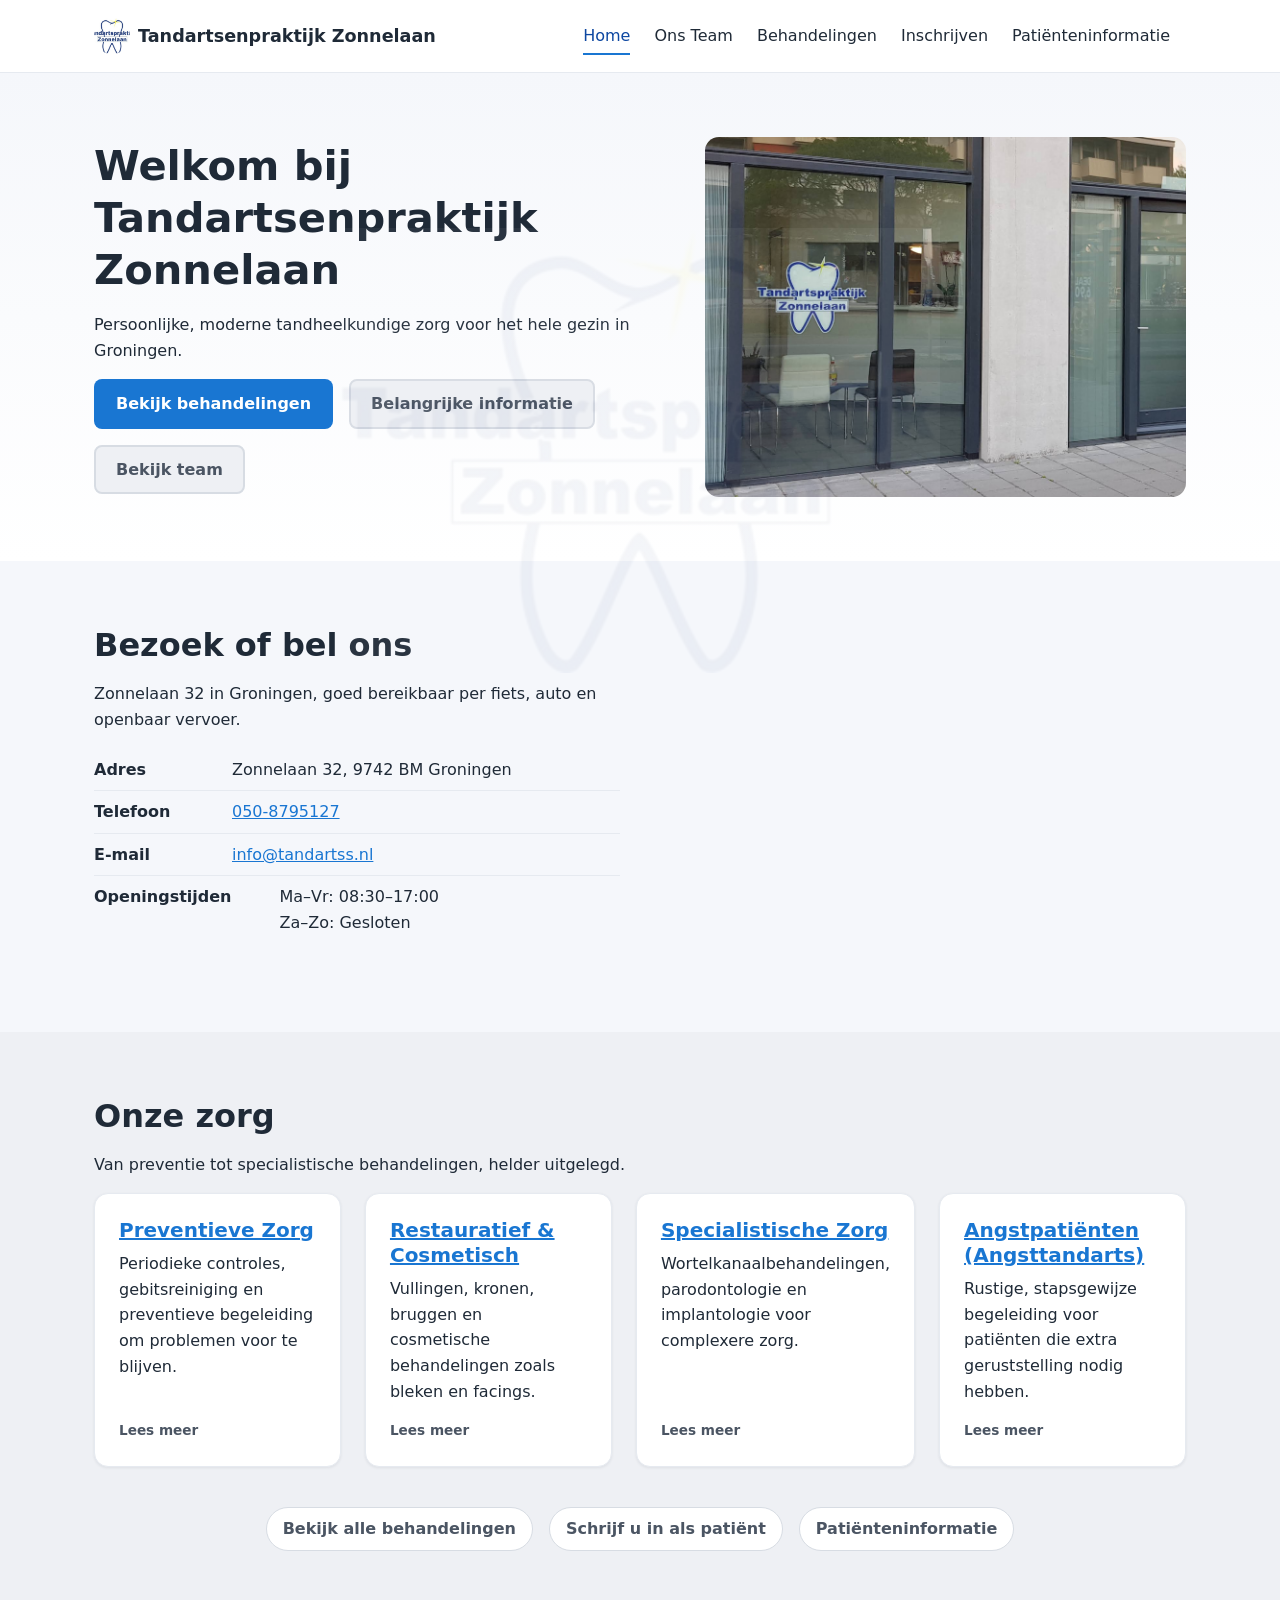
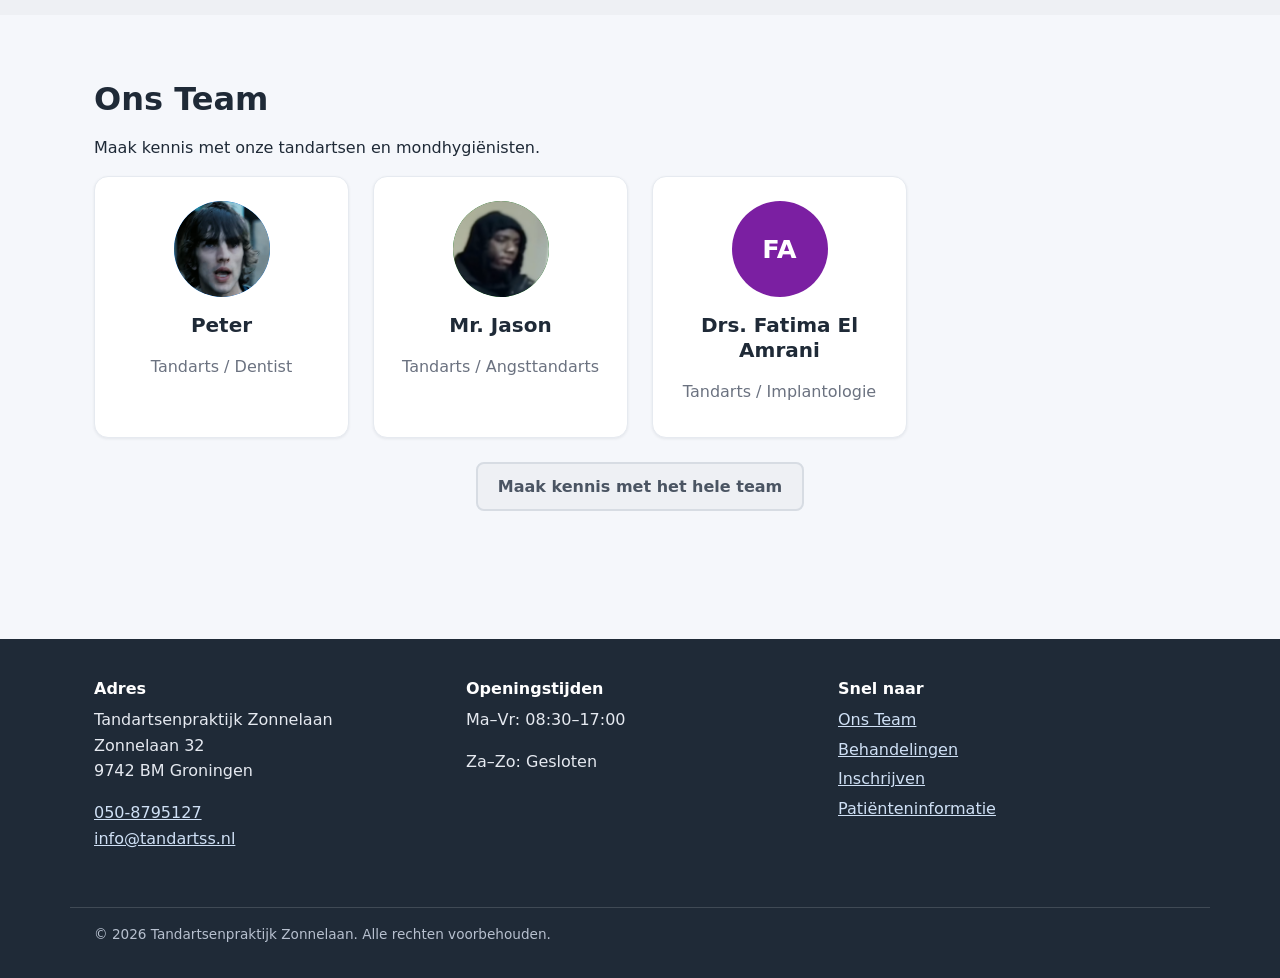
==== index.html @ aa92ea1c "feat: add images for branding personalization - add favicon from main logo - add main logo watermark" ====
<!doctype html>
<html lang="nl">
  <head>
    <meta charset="UTF-8" />
    <meta name="viewport" content="width=device-width, initial-scale=1.0" />
    <title>Tandartsenpraktijk Zonnelaan - Home</title>
    <meta
      name="description"
      content="Tandartsenpraktijk Zonnelaan in Groningen: persoonlijke tandheelkundige zorg voor het hele gezin."
    />
    <link
      rel="icon"
      href="images/assets/zonnelaan-logo.jpg"
      type="image/jpeg"
    />
    <link rel="stylesheet" href="css/tokens.css" />
    <link rel="stylesheet" href="css/layout.css" />
    <link rel="stylesheet" href="css/components.css" />
    <link rel="stylesheet" href="css/pages.css" />
  </head>
  <body class="page-home">
    <header class="site-header">
      <div class="container header-inner">
        <a class="brand" href="index.html">
          <img
            class="brand-mark"
            src="images/assets/zonnelaan-logo.jpg"
            alt=""
            aria-hidden="true"
          />
          <span>Tandartsenpraktijk Zonnelaan</span>
        </a>

        <nav aria-label="Hoofdnavigatie">
          <ul class="nav-list">
            <li>
              <a class="nav-link active" aria-current="page" href="index.html">
                Home
              </a>
            </li>
            <li>
              <a class="nav-link" href="team.html">Ons Team</a>
            </li>
            <li>
              <a class="nav-link" href="treatments.html">Behandelingen</a>
            </li>
            <li>
              <a class="nav-link" href="register.html">Inschrijven</a>
            </li>
            <li>
              <a class="nav-link" href="patient-information.html">
                Patiënteninformatie
              </a>
            </li>
          </ul>
        </nav>

        <div class="header-actions">
          <button
            type="button"
            class="hamburger-btn"
            aria-expanded="false"
            aria-controls="mobile-nav-panel"
            aria-label="Menu openen of sluiten"
          >
            <span class="bar"></span>
          </button>
        </div>
      </div>

      <nav
        id="mobile-nav-panel"
        class="mobile-nav-panel container"
        hidden
        aria-label="Mobiele navigatie"
      >
        <ul>
          <li>
            <a class="nav-link active" aria-current="page" href="index.html">
              Home
            </a>
          </li>
          <li>
            <a class="nav-link" href="team.html">Ons Team</a>
          </li>
          <li>
            <a class="nav-link" href="treatments.html">Behandelingen</a>
          </li>
          <li>
            <a class="nav-link" href="register.html">Inschrijven</a>
          </li>
          <li>
            <a class="nav-link" href="patient-information.html">
              Patiënteninformatie
            </a>
          </li>
        </ul>
      </nav>
    </header>

    <main id="main">
      <section class="hero">
        <div class="container hero-inner">
          <div>
            <h1 class="js-hero-title">
              Welkom bij Tandartsenpraktijk Zonnelaan
            </h1>
            <p class="js-hero-subtitle">
              Persoonlijke, moderne tandheelkundige zorg voor het hele gezin in
              Groningen.
            </p>
            <div class="hero-actions">
              <a class="btn btn-primary" href="#services">
                Bekijk behandelingen
              </a>
              <a class="btn btn-secondary" href="patient-information.html">
                Belangrijke informatie
              </a>
              <a class="btn btn-secondary" href="#team">Bekijk team</a>
            </div>
          </div>
          <img
            class="hero-art"
            src="images/assets/zonnelaan-front-2.png"
            alt=""
            aria-hidden="true"
          />
        </div>
      </section>

      <section class="section" id="location">
        <div class="container">
          <div class="location-grid">
            <div class="location-info">
              <h2 class="js-location-title">Bezoek of bel ons</h2>
              <p class="js-location-subtitle">
                Zonnelaan 32 in Groningen, goed bereikbaar per fiets, auto en
                openbaar vervoer.
              </p>

              <dl class="location-details">
                <li>
                  <dt>Adres</dt>
                  <dd class="js-address">Zonnelaan 32, 9742 BM Groningen</dd>
                </li>
                <li>
                  <dt>Telefoon</dt>
                  <dd>
                    <a class="js-phone" href="tel:0508795127">050-8795127</a>
                  </dd>
                </li>
                <li>
                  <dt>E-mail</dt>
                  <dd>
                    <a class="js-email" href="mailto:info@tandartss.nl">
                      info@tandartss.nl
                    </a>
                  </dd>
                </li>
                <li>
                  <dt>Openingstijden</dt>
                  <dd>
                    <span class="js-hours-weekday">Ma–Vr: 08:30–17:00</span>
                    <br />
                    <span class="js-hours-weekend">Za–Zo: Gesloten</span>
                  </dd>
                </li>
              </dl>
            </div>

            <div class="location-map">
              <iframe
                class="map-embed"
                src="https://www.google.com/maps?q=Zonnelaan+32,+9742+BM+Groningen&output=embed"
                loading="lazy"
                referrerpolicy="no-referrer-when-downgrade"
                title="Kaart naar Zonnelaan 32, Groningen"
              ></iframe>
            </div>
          </div>
        </div>
      </section>

      <section class="section section--alt" id="services">
        <div class="container">
          <h2 class="js-services-title">Onze zorg</h2>
          <p class="js-services-subtitle">
            Van preventie tot specialistische behandelingen, helder uitgelegd.
          </p>

          <div class="card-grid card-grid--4">
            <a class="card service-card" href="treatments.html#cat1">
              <h3 class="js-service-1-title">Preventieve Zorg</h3>
              <p class="js-service-1-text">
                Periodieke controles, gebitsreiniging en preventieve begeleiding
                om problemen voor te blijven.
              </p>
              <span>Lees meer</span>
            </a>
            <a class="card service-card" href="treatments.html#cat2">
              <h3 class="js-service-2-title">Restauratief & Cosmetisch</h3>
              <p class="js-service-2-text">
                Vullingen, kronen, bruggen en cosmetische behandelingen zoals
                bleken en facings.
              </p>
              <span>Lees meer</span>
            </a>
            <a class="card service-card" href="treatments.html#cat3">
              <h3 class="js-service-3-title">Specialistische Zorg</h3>
              <p class="js-service-3-text">
                Wortelkanaalbehandelingen, parodontologie en implantologie voor
                complexere zorg.
              </p>
              <span>Lees meer</span>
            </a>
            <a class="card service-card" href="treatments.html#cat4">
              <h3 class="js-service-4-title">Angstpatiënten (Angsttandarts)</h3>
              <p class="js-service-4-text">
                Rustige, stapsgewijze begeleiding voor patiënten die extra
                geruststelling nodig hebben.
              </p>
              <span>Lees meer</span>
            </a>
          </div>

          <div class="explore-links">
            <a class="explore-link" href="treatments.html">
              Bekijk alle behandelingen
            </a>
            <a class="explore-link" href="register.html">
              Schrijf u in als patiënt
            </a>
            <a class="explore-link" href="patient-information.html">
              Patiënteninformatie
            </a>
          </div>
        </div>
      </section>

      <section class="section" id="team">
        <div class="container">
          <h2 class="js-team-title">Ons Team</h2>
          <p class="js-team-subtitle">
            Maak kennis met onze tandartsen en mondhygiënisten.
          </p>

          <div class="card-grid card-grid--4" id="staff-preview-grid">
            <!-- Up to 4 cards are cloned from this template and filled in by
                 js/home.js from content/our-team.json (same source as team.html,
                 editable via Pages CMS). -->
            <template id="staff-preview-card-template">
              <div class="card staff-card">
                <div class="avatar" aria-hidden="true"></div>
                <h3 class="js-name"></h3>
                <p class="staff-role js-role"></p>
              </div>
            </template>
          </div>

          <div class="section-cta">
            <a class="btn btn-secondary" href="team.html">
              Maak kennis met het hele team
            </a>
          </div>
        </div>
      </section>
    </main>

    <footer class="site-footer">
      <div class="container footer-grid">
        <div>
          <h3>Adres</h3>
          <p>
            Tandartsenpraktijk Zonnelaan
            <br />
            Zonnelaan 32
            <br />
            9742 BM Groningen
          </p>
          <p>
            <a href="tel:0508795127">050-8795127</a>
            <br />
            <a href="mailto:info@tandartss.nl">info@tandartss.nl</a>
          </p>
        </div>
        <div>
          <h3>Openingstijden</h3>
          <p>Ma–Vr: 08:30–17:00</p>
          <p>Za–Zo: Gesloten</p>
        </div>
        <div>
          <h3>Snel naar</h3>
          <ul>
            <li><a href="team.html">Ons Team</a></li>
            <li>
              <a href="treatments.html">Behandelingen</a>
            </li>
            <li><a href="register.html">Inschrijven</a></li>
            <li>
              <a href="patient-information.html">Patiënteninformatie</a>
            </li>
          </ul>
        </div>
      </div>
      <div class="container footer-bottom">
        <p>© 2026 Tandartsenpraktijk Zonnelaan. Alle rechten voorbehouden.</p>
      </div>
    </footer>

    <script src="js/nav.js" defer></script>
    <script src="js/accordion.js" defer></script>
    <script src="js/home.js" defer></script>
  </body>
</html>
---- css/tokens.css ----
/* ===== Design tokens ===== */
:root {
  /* Locked brand palette */
  --primary: #1976d2;
  --primary-dark: #0d47a1;
  --bg: #f5f7fb;
  --card: #ffffff;
  --text: #1f2a37;
  --muted: #6b7280;
  --border: #e6eaf0;

  /* Secondary (grey) palette — mirrors the --primary/--primary-dark pattern,
     derived from the existing --muted/--border/--bg family so it reads as
     one cohesive design rather than a second theme. */
  --secondary: #6b7280;
  --secondary-dark: #4b5563;
  --secondary-bg: #eef0f4;
  --secondary-border: #d7dce3;

  /* Supporting tokens */
  --success: #2e7d32;
  --success-bg: #e8f5e9;
  --danger: #c62828;
  --danger-bg: #fdecea;
  --focus-ring: #90caf9;

  --radius: 8px;
  --radius-lg: 14px;
  --shadow-sm: 0 1px 3px rgba(31, 42, 55, 0.08);
  --shadow-md: 0 4px 16px rgba(31, 42, 55, 0.12);

  --space-1: 4px;
  --space-2: 8px;
  --space-3: 16px;
  --space-4: 24px;
  --space-5: 40px;
  --space-6: 64px;

  --font-family: system-ui, -apple-system, "Segoe UI", Roboto, Helvetica, Arial, sans-serif;
  --container-max: 1140px;
  --header-height: 72px;
}

/* Breakpoints used across CSS (documented, not usable as CSS vars in media queries):
   600px  - small tablets
   900px  - desktop nav takes over from hamburger
   1140px - container caps at --container-max
*/

/* ===== Reset ===== */
*, *::before, *::after { box-sizing: border-box; }
html, body { margin: 0; padding: 0; }
html { -webkit-text-size-adjust: 100%; scroll-behavior: smooth; }

body {
  font-family: var(--font-family);
  font-size: 16px;
  line-height: 1.6;
  color: var(--text);
  background: var(--bg);
  display: flex;
  flex-direction: column;
  min-height: 100vh;
}

img { max-width: 100%; display: block; }
a { color: var(--primary); }
a:hover { color: var(--primary-dark); }

h1, h2, h3, h4 { line-height: 1.25; margin: 0 0 var(--space-3); }
h1 { font-size: clamp(1.9rem, 4vw, 2.6rem); }
h2 { font-size: clamp(1.5rem, 3vw, 2rem); }
h3 { font-size: 1.25rem; }
p { margin: 0 0 var(--space-3); }

ul, ol { margin: 0 0 var(--space-3); padding-left: 1.25em; }

button { font-family: inherit; }

/* Visible, accessible focus state everywhere */
a:focus-visible,
button:focus-visible,
input:focus-visible,
select:focus-visible,
textarea:focus-visible,
[tabindex]:focus-visible {
  outline: 3px solid var(--focus-ring);
  outline-offset: 2px;
}

.sr-only {
  position: absolute;
  width: 1px; height: 1px;
  padding: 0; margin: -1px;
  overflow: hidden;
  clip: rect(0, 0, 0, 0);
  white-space: nowrap;
  border: 0;
}
---- css/layout.css ----
/* ===== Containers ===== */
.container {
  width: 100%;
  max-width: var(--container-max);
  margin: 0 auto;
  padding: 0 var(--space-4);
}

.section {
  padding: var(--space-6) 0;
}
.section--tight {
  padding: var(--space-5) 0;
}
.section--alt {
  background: var(--secondary-bg);
}

/* ===== Header ===== */
.site-header {
  position: sticky;
  top: 0;
  z-index: 50;
  background: var(--card);
  border-bottom: 1px solid var(--border);
}

/* Sticky footer: body is a flex column (tokens.css), main grows to fill
   remaining space so .site-footer stays pinned to the bottom even when
   page content (e.g. collapsed accordions) is shorter than the viewport. */
main {
  flex: 1 0 auto;
}

.header-inner {
  display: flex;
  align-items: center;
  gap: var(--space-3);
  min-height: var(--header-height);
  flex-wrap: wrap;
  padding-top: var(--space-2);
  padding-bottom: var(--space-2);
}

.brand {
  display: flex;
  align-items: center;
  gap: var(--space-2);
  text-decoration: none;
  color: var(--text);
  font-weight: 700;
  font-size: 1.1rem;
  margin-right: auto;
}
.brand:hover {
  color: var(--primary-dark);
}
.brand-mark {
  width: 36px;
  height: 36px;
  border-radius: 50%;
  object-fit: cover;
  flex-shrink: 0;
}

/* Desktop nav (hidden on mobile) */
.nav-list {
  display: none;
  list-style: none;
  margin: 0;
  padding: 0;
  gap: var(--space-4);
}
.nav-link {
  text-decoration: none;
  color: var(--text);
  font-weight: 500;
  padding: var(--space-2) 0;
  border-bottom: 2px solid transparent;
}
.nav-link:hover {
  color: var(--primary);
}
.nav-link.active {
  color: var(--primary-dark);
  border-bottom-color: var(--primary);
}

.header-actions {
  display: flex;
  align-items: center;
  gap: var(--space-2);
}

.hamburger-btn {
  background: none;
  border: 1px solid var(--border);
  border-radius: var(--radius);
  width: 44px;
  height: 44px;
  display: flex;
  align-items: center;
  justify-content: center;
  cursor: pointer;
}
.hamburger-btn .bar {
  display: block;
  width: 20px;
  height: 2px;
  background: var(--text);
  position: relative;
}
.hamburger-btn .bar::before,
.hamburger-btn .bar::after {
  content: "";
  position: absolute;
  left: 0;
  width: 20px;
  height: 2px;
  background: var(--text);
}
.hamburger-btn .bar::before {
  top: -6px;
}
.hamburger-btn .bar::after {
  top: 6px;
}

.mobile-nav-panel {
  width: 100%;
  border-top: 1px solid var(--border);
  padding-top: var(--space-3);
  padding-bottom: var(--space-3);
}
.mobile-nav-panel[hidden] {
  display: none;
}
.mobile-nav-panel ul {
  list-style: none;
  margin: 0;
  padding: 0;
  display: flex;
  flex-direction: column;
  gap: var(--space-1);
}
.mobile-nav-panel .nav-link {
  display: block;
  padding: var(--space-2) var(--space-1);
}

@media (min-width: 900px) {
  .nav-list {
    display: flex;
  }
  .hamburger-btn {
    display: none;
  }
  .mobile-nav-panel {
    display: none !important;
  }
}

/* ===== Footer ===== */
.site-footer {
  background: var(--text);
  color: #e5e9f0;
  margin-top: var(--space-6);
}
.footer-grid {
  display: grid;
  grid-template-columns: 1fr;
  gap: var(--space-4);
  padding-top: var(--space-5);
  padding-bottom: var(--space-5);
}
.footer-grid h3 {
  color: #fff;
  font-size: 1rem;
  margin-bottom: var(--space-2);
}
.footer-grid a {
  color: #cfe0f5;
}
.footer-grid ul {
  list-style: none;
  padding: 0;
  margin: 0;
}
.footer-grid li {
  margin-bottom: var(--space-1);
}
.footer-bottom {
  border-top: 1px solid rgba(255, 255, 255, 0.15);
  padding-top: var(--space-3);
  padding-bottom: var(--space-3);
  font-size: 0.85rem;
  color: #b7c0cf;
}

@media (min-width: 600px) {
  .footer-grid {
    grid-template-columns: repeat(2, 1fr);
  }
}
@media (min-width: 900px) {
  .footer-grid {
    grid-template-columns: repeat(3, 1fr);
  }
}
---- css/components.css ----
/* ===== Buttons ===== */
.btn {
  display: inline-flex;
  align-items: center;
  justify-content: center;
  gap: var(--space-2);
  min-height: 44px;
  padding: 10px 20px;
  border-radius: var(--radius);
  font-weight: 700;
  text-decoration: none;
  border: 2px solid transparent;
  cursor: pointer;
  font-size: 1rem;
}
.btn-primary { background: var(--primary); color: #fff; }
.btn-primary:hover { background: var(--primary-dark); color: #fff; }
.btn-secondary { background: var(--secondary-bg); border-color: var(--secondary-border); color: var(--secondary-dark); }
.btn-secondary:hover { background: var(--secondary-dark); border-color: var(--secondary-dark); color: #fff; }
.btn-emergency { background: var(--danger); color: #fff; }
.btn-emergency:hover { background: #a31f1f; color: #fff; }
.btn-block { width: 100%; }
.btn[hidden] { display: none; }

/* ===== Cards & grids ===== */
.card {
  background: var(--card);
  border: 1px solid var(--border);
  border-radius: var(--radius-lg);
  box-shadow: var(--shadow-sm);
  padding: var(--space-4);
}
.card-grid {
  display: grid;
  gap: var(--space-4);
  grid-template-columns: 1fr;
}
@media (min-width: 600px) {
  .card-grid { grid-template-columns: repeat(2, 1fr); }
}
@media (min-width: 900px) {
  .card-grid--4 { grid-template-columns: repeat(4, 1fr); }
  .card-grid--3 { grid-template-columns: repeat(3, 1fr); }
  .card-grid--auto { grid-template-columns: repeat(auto-fit, minmax(220px, 1fr)); }
}

/* ===== Placeholder ribbon (staff, emergency after-hours) ===== */
.placeholder-ribbon {
  display: inline-block;
  background: #fff3cd;
  color: #7a5b00;
  border: 1px dashed #d8ae2f;
  border-radius: var(--radius);
  font-size: 0.75rem;
  font-weight: 700;
  padding: 3px 8px;
  margin-bottom: var(--space-2);
}

/* ===== Avatar (CSS-only initials placeholder) ===== */
.avatar {
  width: 96px; height: 96px;
  border-radius: 50%;
  display: flex; align-items: center; justify-content: center;
  font-size: 1.6rem;
  font-weight: 700;
  color: #fff;
  margin: 0 auto var(--space-3);
  overflow: hidden;
}
.avatar-photo {
  width: 100%;
  height: 100%;
  object-fit: cover;
  border-radius: 50%;
}

/* ===== Accordion ===== */
.accordion-item {
  border: 1px solid var(--border);
  border-radius: var(--radius-lg);
  background: var(--card);
  margin-bottom: var(--space-3);
  overflow: hidden;
}
.accordion-header {
  width: 100%;
  display: flex;
  align-items: center;
  justify-content: space-between;
  gap: var(--space-3);
  background: none;
  border: 0;
  text-align: left;
  padding: var(--space-3) var(--space-4);
  font-size: 1.1rem;
  font-weight: 700;
  color: var(--text);
  cursor: pointer;
}
.accordion-header .chevron {
  flex-shrink: 0;
  width: 12px; height: 12px;
  border-right: 2px solid var(--primary);
  border-bottom: 2px solid var(--primary);
  transform: rotate(45deg);
  transition: transform 0.15s ease;
}
.accordion-header[aria-expanded="true"] .chevron {
  transform: rotate(-135deg);
}
.accordion-panel {
  padding: 0 var(--space-4) var(--space-4);
}
.accordion-panel[hidden] { display: none; }

/* ===== Forms ===== */
.form-group { margin-bottom: var(--space-3); }
.form-label {
  display: block;
  font-weight: 600;
  margin-bottom: var(--space-1);
}
.form-input, .form-select {
  width: 100%;
  min-height: 44px;
  padding: 10px 12px;
  border: 1px solid var(--border);
  border-radius: var(--radius);
  background: #fff;
  color: var(--text);
  font-size: 1rem;
}
.form-input:focus, .form-select:focus { border-color: var(--primary); }
.form-input[aria-invalid="true"], .form-select[aria-invalid="true"] {
  border-color: var(--danger);
}
.form-error {
  color: var(--danger);
  font-size: 0.85rem;
  margin-top: 4px;
  min-height: 1em;
}
.form-hint {
  color: var(--muted);
  font-size: 0.85rem;
  margin-top: 4px;
}
.form-checkbox-row {
  display: flex;
  align-items: flex-start;
  gap: var(--space-2);
}
.form-checkbox-row input { margin-top: 4px; width: 18px; height: 18px; flex-shrink: 0; }
.form-success {
  background: var(--success-bg);
  color: var(--success);
  border: 1px solid var(--success);
  border-radius: var(--radius);
  padding: var(--space-3);
  margin-bottom: var(--space-3);
}
.form-success[hidden] { display: none; }
.gdpr-note {
  font-size: 0.85rem;
  color: var(--muted);
  background: var(--bg);
  border: 1px solid var(--border);
  border-radius: var(--radius);
  padding: var(--space-3);
  margin-top: var(--space-3);
}

/* ===== Map ===== */
.map-embed {
  width: 100%;
  aspect-ratio: 16 / 9;
  border: 0;
  border-radius: var(--radius-lg);
  overflow: hidden;
}

/* ===== Highlight / emergency boxes ===== */
.callout {
  border-radius: var(--radius-lg);
  padding: var(--space-4);
  border: 1px solid var(--border);
}
.callout--danger {
  background: var(--danger-bg);
  border-color: var(--danger);
}
.callout--warning {
  background: #fff3cd;
  border: 1px dashed #d8ae2f;
  color: #7a5b00;
}
---- css/pages.css ----
/* ===== Home ===== */
.hero {
  background: linear-gradient(180deg, var(--bg), var(--card));
  padding: var(--space-6) 0;
}
.hero-inner {
  display: grid;
  gap: var(--space-4);
  align-items: center;
}
.hero-actions {
  display: flex;
  flex-wrap: wrap;
  gap: var(--space-3);
  margin-top: var(--space-3);
}
.hero-art {
  display: block;
  width: 100%;
  aspect-ratio: 4 / 3;
  border-radius: var(--radius-lg);
  object-fit: cover;
  object-position: center;
}
@media (min-width: 900px) {
  .hero-inner { grid-template-columns: 1.1fr 0.9fr; }
}

/* Faint logo watermark across the whole home page */
.page-home {
  position: relative;
}
.page-home::after {
  content: "";
  position: fixed;
  inset: 0;
  background: url("../images/assets/zonnelaan-logo.jpg") center / min(70vw, 600px) no-repeat;
  opacity: 0.05;
  pointer-events: none;
  z-index: 999;
}

.service-card {
  display: flex;
  flex-direction: column;
  height: 100%;
  color: var(--text);
  text-decoration: none;
}
.service-card h3 {
  margin-bottom: var(--space-2);
  color: var(--primary);
  text-decoration: underline;
}
.service-card:hover h3,
.service-card:focus-visible h3 { color: var(--primary-dark); }
.service-card p { flex-grow: 1; color: var(--text); }
.service-card > span {
  font-weight: 700;
  font-size: 0.85rem;
  color: var(--secondary-dark);
}

.explore-links {
  display: flex;
  flex-wrap: wrap;
  gap: var(--space-3);
  justify-content: center;
  margin-top: var(--space-5);
}
.explore-link {
  display: inline-flex;
  align-items: center;
  gap: 6px;
  background: var(--card);
  border: 1px solid var(--secondary-border);
  color: var(--secondary-dark);
  border-radius: 999px;
  padding: 8px 16px;
  font-weight: 600;
  text-decoration: none;
}
.explore-link:hover { background: var(--secondary-bg); color: var(--text); }

.section-cta { text-align: center; margin-top: var(--space-4); }

/* ===== Team ===== */
.avatar-1 { background: var(--primary); }
.avatar-2 { background: #2e7d32; }
.avatar-3 { background: #7b1fa2; }
.avatar-4 { background: #ef6c00; }

.staff-card { text-align: center; }
.staff-card dl {
  text-align: left;
  margin: var(--space-3) 0 0;
}
.staff-card dt {
  font-weight: 700;
  font-size: 0.8rem;
  text-transform: uppercase;
  letter-spacing: 0.03em;
  color: var(--muted);
  margin-top: var(--space-2);
}
.staff-card dd { margin: 2px 0 0; }
.staff-card .staff-role { color: var(--muted); margin-bottom: var(--space-2); }
.staff-card .staff-bio {
  text-align: left;
  margin: var(--space-3) 0 0;
}

/* ===== Treatments ===== */
.treatments-intro { max-width: 70ch; }

/* ===== Patiënteninformatie ===== */
.patient-info-section { margin-bottom: var(--space-5); }
.patient-info-subsection {
  border: 1px solid var(--border);
  border-radius: var(--radius-lg);
  padding: var(--space-4);
  margin-bottom: var(--space-3);
}
.patient-info-subsection h3 { margin-top: 0; }
.patient-info-subsection .js-subsection-cta { margin-top: var(--space-2); }
.patient-info-subsection ul li { margin-bottom: var(--space-2); }

/* ===== Home: Location ===== */
.location-grid {
  display: grid;
  gap: var(--space-5);
}
@media (min-width: 900px) {
  .location-grid { grid-template-columns: 1fr 1fr; }
}
.location-details { list-style: none; padding: 0; margin: 0 0 var(--space-4); }
.location-details li {
  display: flex;
  gap: var(--space-2);
  padding: var(--space-2) 0;
  border-bottom: 1px solid var(--border);
}
.location-details li:last-child { border-bottom: 0; }
.location-details dt { font-weight: 700; min-width: 90px; flex-shrink: 0; }
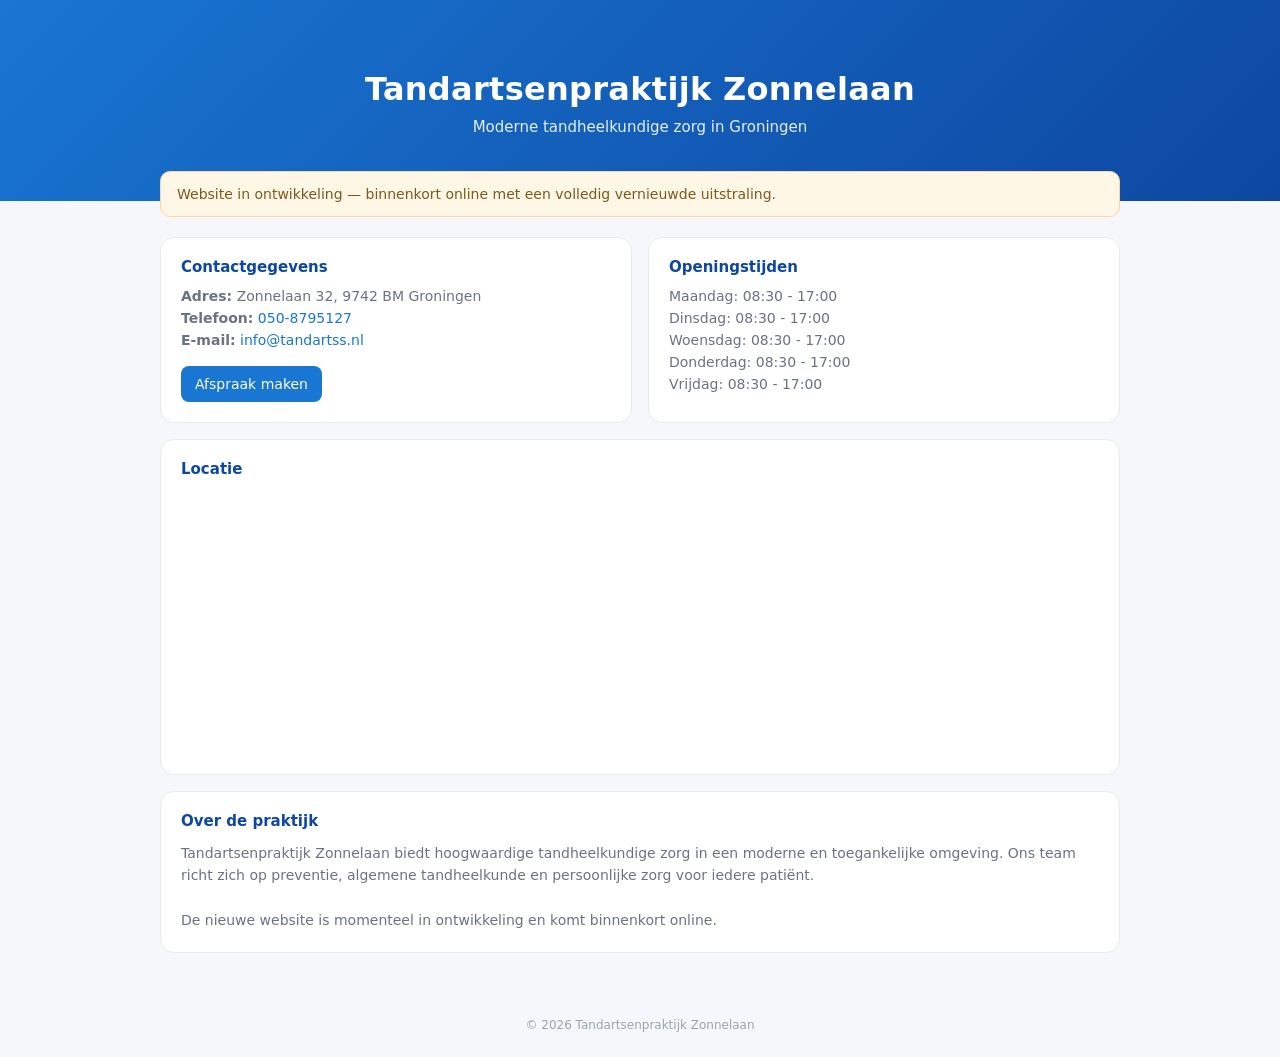
==== commit 68d5c549: "Temporary placeholder page" ====
--- a/index.html
+++ b/index.html
@@ -3,312 +3,219 @@
   <head>
     <meta charset="UTF-8" />
     <meta name="viewport" content="width=device-width, initial-scale=1.0" />
-    <title>Tandartsenpraktijk Zonnelaan - Home</title>
-    <meta
-      name="description"
-      content="Tandartsenpraktijk Zonnelaan in Groningen: persoonlijke tandheelkundige zorg voor het hele gezin."
-    />
-    <link
-      rel="icon"
-      href="images/assets/zonnelaan-logo.jpg"
-      type="image/jpeg"
-    />
-    <link rel="stylesheet" href="css/tokens.css" />
-    <link rel="stylesheet" href="css/layout.css" />
-    <link rel="stylesheet" href="css/components.css" />
-    <link rel="stylesheet" href="css/pages.css" />
+    <title>Tandartsenpraktijk Zonnelaan</title>
+
+    <style>
+      :root {
+        --primary: #1976d2;
+        --primary-dark: #0d47a1;
+        --bg: #f5f7fb;
+        --card: #ffffff;
+        --text: #1f2a37;
+        --muted: #6b7280;
+        --border: #e6eaf0;
+      }
+
+      * {
+        box-sizing: border-box;
+      }
+
+      body {
+        margin: 0;
+        font-family:
+          system-ui,
+          -apple-system,
+          Segoe UI,
+          Roboto,
+          Arial,
+          sans-serif;
+        background: var(--bg);
+        color: var(--text);
+      }
+
+      .hero {
+        background: linear-gradient(
+          135deg,
+          var(--primary),
+          var(--primary-dark)
+        );
+        color: white;
+        padding: 70px 20px 50px;
+        text-align: center;
+      }
+
+      .hero h1 {
+        margin: 0;
+        font-size: 32px;
+        font-weight: 600;
+        letter-spacing: 0.3px;
+      }
+
+      .hero p {
+        margin-top: 10px;
+        opacity: 0.9;
+        font-size: 15px;
+      }
+
+      .container {
+        max-width: 1000px;
+        margin: -30px auto 40px;
+        padding: 0 20px;
+      }
+
+      .notice {
+        background: #fff7e6;
+        border: 1px solid #ffd59e;
+        padding: 14px 16px;
+        border-radius: 10px;
+        margin-bottom: 20px;
+        font-size: 14px;
+        color: #7a5a1f;
+      }
+
+      .grid {
+        display: grid;
+        grid-template-columns: 1fr;
+        gap: 16px;
+      }
+
+      @media (min-width: 900px) {
+        .grid {
+          grid-template-columns: 1fr 1fr;
+        }
+      }
+
+      .card {
+        background: var(--card);
+        border: 1px solid var(--border);
+        border-radius: 14px;
+        padding: 20px;
+      }
+
+      .card h2 {
+        margin: 0 0 12px;
+        font-size: 15px;
+        font-weight: 600;
+        color: var(--primary-dark);
+      }
+
+      .text {
+        font-size: 14px;
+        color: var(--muted);
+        line-height: 1.6;
+      }
+
+      .row {
+        margin: 6px 0;
+        font-size: 14px;
+        color: var(--muted);
+      }
+
+      a {
+        color: var(--primary);
+        text-decoration: none;
+      }
+
+      a:hover {
+        text-decoration: underline;
+      }
+
+      .button {
+        display: inline-block;
+        margin-top: 12px;
+        padding: 10px 14px;
+        background: var(--primary);
+        color: white;
+        border-radius: 8px;
+        font-size: 14px;
+        font-weight: 500;
+        transition: 0.2s;
+      }
+
+      .button:hover {
+        background: var(--primary-dark);
+      }
+
+      iframe {
+        width: 100%;
+        height: 260px;
+        border: 0;
+        border-radius: 12px;
+      }
+
+      footer {
+        text-align: center;
+        font-size: 12px;
+        color: #9aa3af;
+        padding: 25px 10px;
+      }
+    </style>
   </head>
-  <body class="page-home">
-    <header class="site-header">
-      <div class="container header-inner">
-        <a class="brand" href="index.html">
-          <img
-            class="brand-mark"
-            src="images/assets/zonnelaan-logo.jpg"
-            alt=""
-            aria-hidden="true"
-          />
-          <span>Tandartsenpraktijk Zonnelaan</span>
-        </a>
-
-        <nav aria-label="Hoofdnavigatie">
-          <ul class="nav-list">
-            <li>
-              <a class="nav-link active" aria-current="page" href="index.html">
-                Home
-              </a>
-            </li>
-            <li>
-              <a class="nav-link" href="team.html">Ons Team</a>
-            </li>
-            <li>
-              <a class="nav-link" href="treatments.html">Behandelingen</a>
-            </li>
-            <li>
-              <a class="nav-link" href="register.html">Inschrijven</a>
-            </li>
-            <li>
-              <a class="nav-link" href="patient-information.html">
-                Patiënteninformatie
-              </a>
-            </li>
-          </ul>
-        </nav>
-
-        <div class="header-actions">
-          <button
-            type="button"
-            class="hamburger-btn"
-            aria-expanded="false"
-            aria-controls="mobile-nav-panel"
-            aria-label="Menu openen of sluiten"
-          >
-            <span class="bar"></span>
-          </button>
-        </div>
+
+  <body>
+    <div class="hero">
+      <h1>Tandartsenpraktijk Zonnelaan</h1>
+      <p>Moderne tandheelkundige zorg in Groningen</p>
+    </div>
+
+    <div class="container">
+      <div class="notice">
+        Website in ontwikkeling — binnenkort online met een volledig vernieuwde
+        uitstraling.
       </div>
 
-      <nav
-        id="mobile-nav-panel"
-        class="mobile-nav-panel container"
-        hidden
-        aria-label="Mobiele navigatie"
-      >
-        <ul>
-          <li>
-            <a class="nav-link active" aria-current="page" href="index.html">
-              Home
-            </a>
-          </li>
-          <li>
-            <a class="nav-link" href="team.html">Ons Team</a>
-          </li>
-          <li>
-            <a class="nav-link" href="treatments.html">Behandelingen</a>
-          </li>
-          <li>
-            <a class="nav-link" href="register.html">Inschrijven</a>
-          </li>
-          <li>
-            <a class="nav-link" href="patient-information.html">
-              Patiënteninformatie
-            </a>
-          </li>
-        </ul>
-      </nav>
-    </header>
-
-    <main id="main">
-      <section class="hero">
-        <div class="container hero-inner">
-          <div>
-            <h1 class="js-hero-title">
-              Welkom bij Tandartsenpraktijk Zonnelaan
-            </h1>
-            <p class="js-hero-subtitle">
-              Persoonlijke, moderne tandheelkundige zorg voor het hele gezin in
-              Groningen.
-            </p>
-            <div class="hero-actions">
-              <a class="btn btn-primary" href="#services">
-                Bekijk behandelingen
-              </a>
-              <a class="btn btn-secondary" href="patient-information.html">
-                Belangrijke informatie
-              </a>
-              <a class="btn btn-secondary" href="#team">Bekijk team</a>
-            </div>
-          </div>
-          <img
-            class="hero-art"
-            src="images/assets/zonnelaan-front-2.png"
-            alt=""
-            aria-hidden="true"
-          />
-        </div>
-      </section>
-
-      <section class="section" id="location">
-        <div class="container">
-          <div class="location-grid">
-            <div class="location-info">
-              <h2 class="js-location-title">Bezoek of bel ons</h2>
-              <p class="js-location-subtitle">
-                Zonnelaan 32 in Groningen, goed bereikbaar per fiets, auto en
-                openbaar vervoer.
-              </p>
-
-              <dl class="location-details">
-                <li>
-                  <dt>Adres</dt>
-                  <dd class="js-address">Zonnelaan 32, 9742 BM Groningen</dd>
-                </li>
-                <li>
-                  <dt>Telefoon</dt>
-                  <dd>
-                    <a class="js-phone" href="tel:0508795127">050-8795127</a>
-                  </dd>
-                </li>
-                <li>
-                  <dt>E-mail</dt>
-                  <dd>
-                    <a class="js-email" href="mailto:info@tandartss.nl">
-                      info@tandartss.nl
-                    </a>
-                  </dd>
-                </li>
-                <li>
-                  <dt>Openingstijden</dt>
-                  <dd>
-                    <span class="js-hours-weekday">Ma–Vr: 08:30–17:00</span>
-                    <br />
-                    <span class="js-hours-weekend">Za–Zo: Gesloten</span>
-                  </dd>
-                </li>
-              </dl>
-            </div>
-
-            <div class="location-map">
-              <iframe
-                class="map-embed"
-                src="https://www.google.com/maps?q=Zonnelaan+32,+9742+BM+Groningen&output=embed"
-                loading="lazy"
-                referrerpolicy="no-referrer-when-downgrade"
-                title="Kaart naar Zonnelaan 32, Groningen"
-              ></iframe>
-            </div>
-          </div>
-        </div>
-      </section>
-
-      <section class="section section--alt" id="services">
-        <div class="container">
-          <h2 class="js-services-title">Onze zorg</h2>
-          <p class="js-services-subtitle">
-            Van preventie tot specialistische behandelingen, helder uitgelegd.
-          </p>
-
-          <div class="card-grid card-grid--4">
-            <a class="card service-card" href="treatments.html#cat1">
-              <h3 class="js-service-1-title">Preventieve Zorg</h3>
-              <p class="js-service-1-text">
-                Periodieke controles, gebitsreiniging en preventieve begeleiding
-                om problemen voor te blijven.
-              </p>
-              <span>Lees meer</span>
-            </a>
-            <a class="card service-card" href="treatments.html#cat2">
-              <h3 class="js-service-2-title">Restauratief & Cosmetisch</h3>
-              <p class="js-service-2-text">
-                Vullingen, kronen, bruggen en cosmetische behandelingen zoals
-                bleken en facings.
-              </p>
-              <span>Lees meer</span>
-            </a>
-            <a class="card service-card" href="treatments.html#cat3">
-              <h3 class="js-service-3-title">Specialistische Zorg</h3>
-              <p class="js-service-3-text">
-                Wortelkanaalbehandelingen, parodontologie en implantologie voor
-                complexere zorg.
-              </p>
-              <span>Lees meer</span>
-            </a>
-            <a class="card service-card" href="treatments.html#cat4">
-              <h3 class="js-service-4-title">Angstpatiënten (Angsttandarts)</h3>
-              <p class="js-service-4-text">
-                Rustige, stapsgewijze begeleiding voor patiënten die extra
-                geruststelling nodig hebben.
-              </p>
-              <span>Lees meer</span>
-            </a>
-          </div>
-
-          <div class="explore-links">
-            <a class="explore-link" href="treatments.html">
-              Bekijk alle behandelingen
-            </a>
-            <a class="explore-link" href="register.html">
-              Schrijf u in als patiënt
-            </a>
-            <a class="explore-link" href="patient-information.html">
-              Patiënteninformatie
-            </a>
-          </div>
-        </div>
-      </section>
-
-      <section class="section" id="team">
-        <div class="container">
-          <h2 class="js-team-title">Ons Team</h2>
-          <p class="js-team-subtitle">
-            Maak kennis met onze tandartsen en mondhygiënisten.
-          </p>
-
-          <div class="card-grid card-grid--4" id="staff-preview-grid">
-            <!-- Up to 4 cards are cloned from this template and filled in by
-                 js/home.js from content/our-team.json (same source as team.html,
-                 editable via Pages CMS). -->
-            <template id="staff-preview-card-template">
-              <div class="card staff-card">
-                <div class="avatar" aria-hidden="true"></div>
-                <h3 class="js-name"></h3>
-                <p class="staff-role js-role"></p>
-              </div>
-            </template>
-          </div>
-
-          <div class="section-cta">
-            <a class="btn btn-secondary" href="team.html">
-              Maak kennis met het hele team
-            </a>
-          </div>
-        </div>
-      </section>
-    </main>
-
-    <footer class="site-footer">
-      <div class="container footer-grid">
-        <div>
-          <h3>Adres</h3>
-          <p>
-            Tandartsenpraktijk Zonnelaan
+      <div class="grid">
+        <div class="card">
+          <h2>Contactgegevens</h2>
+
+          <div class="row">
+            <strong>Adres:</strong>
+            Zonnelaan 32, 9742 BM Groningen
+          </div>
+          <div class="row">
+            <strong>Telefoon:</strong>
+            <a href="tel:0508795127">050-8795127</a>
+          </div>
+          <div class="row">
+            <strong>E-mail:</strong>
+            <a href="mailto:info@tandartss.nl">info@tandartss.nl</a>
+          </div>
+
+          <a class="button" href="mailto:info@tandartss.nl">Afspraak maken</a>
+        </div>
+
+        <div class="card">
+          <h2>Openingstijden</h2>
+          <div class="row">Maandag: 08:30 - 17:00</div>
+          <div class="row">Dinsdag: 08:30 - 17:00</div>
+          <div class="row">Woensdag: 08:30 - 17:00</div>
+          <div class="row">Donderdag: 08:30 - 17:00</div>
+          <div class="row">Vrijdag: 08:30 - 17:00</div>
+        </div>
+
+        <div class="card" style="grid-column: 1/-1">
+          <h2>Locatie</h2>
+          <iframe
+            src="https://maps.google.com/maps?q=Zonnelaan%2032%20Groningen&t=&z=15&ie=UTF8&iwloc=&output=embed"
+          ></iframe>
+        </div>
+
+        <div class="card" style="grid-column: 1/-1">
+          <h2>Over de praktijk</h2>
+          <div class="text">
+            Tandartsenpraktijk Zonnelaan biedt hoogwaardige tandheelkundige zorg
+            in een moderne en toegankelijke omgeving. Ons team richt zich op
+            preventie, algemene tandheelkunde en persoonlijke zorg voor iedere
+            patiënt.
             <br />
-            Zonnelaan 32
             <br />
-            9742 BM Groningen
-          </p>
-          <p>
-            <a href="tel:0508795127">050-8795127</a>
-            <br />
-            <a href="mailto:info@tandartss.nl">info@tandartss.nl</a>
-          </p>
-        </div>
-        <div>
-          <h3>Openingstijden</h3>
-          <p>Ma–Vr: 08:30–17:00</p>
-          <p>Za–Zo: Gesloten</p>
-        </div>
-        <div>
-          <h3>Snel naar</h3>
-          <ul>
-            <li><a href="team.html">Ons Team</a></li>
-            <li>
-              <a href="treatments.html">Behandelingen</a>
-            </li>
-            <li><a href="register.html">Inschrijven</a></li>
-            <li>
-              <a href="patient-information.html">Patiënteninformatie</a>
-            </li>
-          </ul>
+            De nieuwe website is momenteel in ontwikkeling en komt binnenkort
+            online.
+          </div>
         </div>
       </div>
-      <div class="container footer-bottom">
-        <p>© 2026 Tandartsenpraktijk Zonnelaan. Alle rechten voorbehouden.</p>
-      </div>
-    </footer>
-
-    <script src="js/nav.js" defer></script>
-    <script src="js/accordion.js" defer></script>
-    <script src="js/home.js" defer></script>
+    </div>
+
+    <footer>© 2026 Tandartsenpraktijk Zonnelaan</footer>
   </body>
 </html>
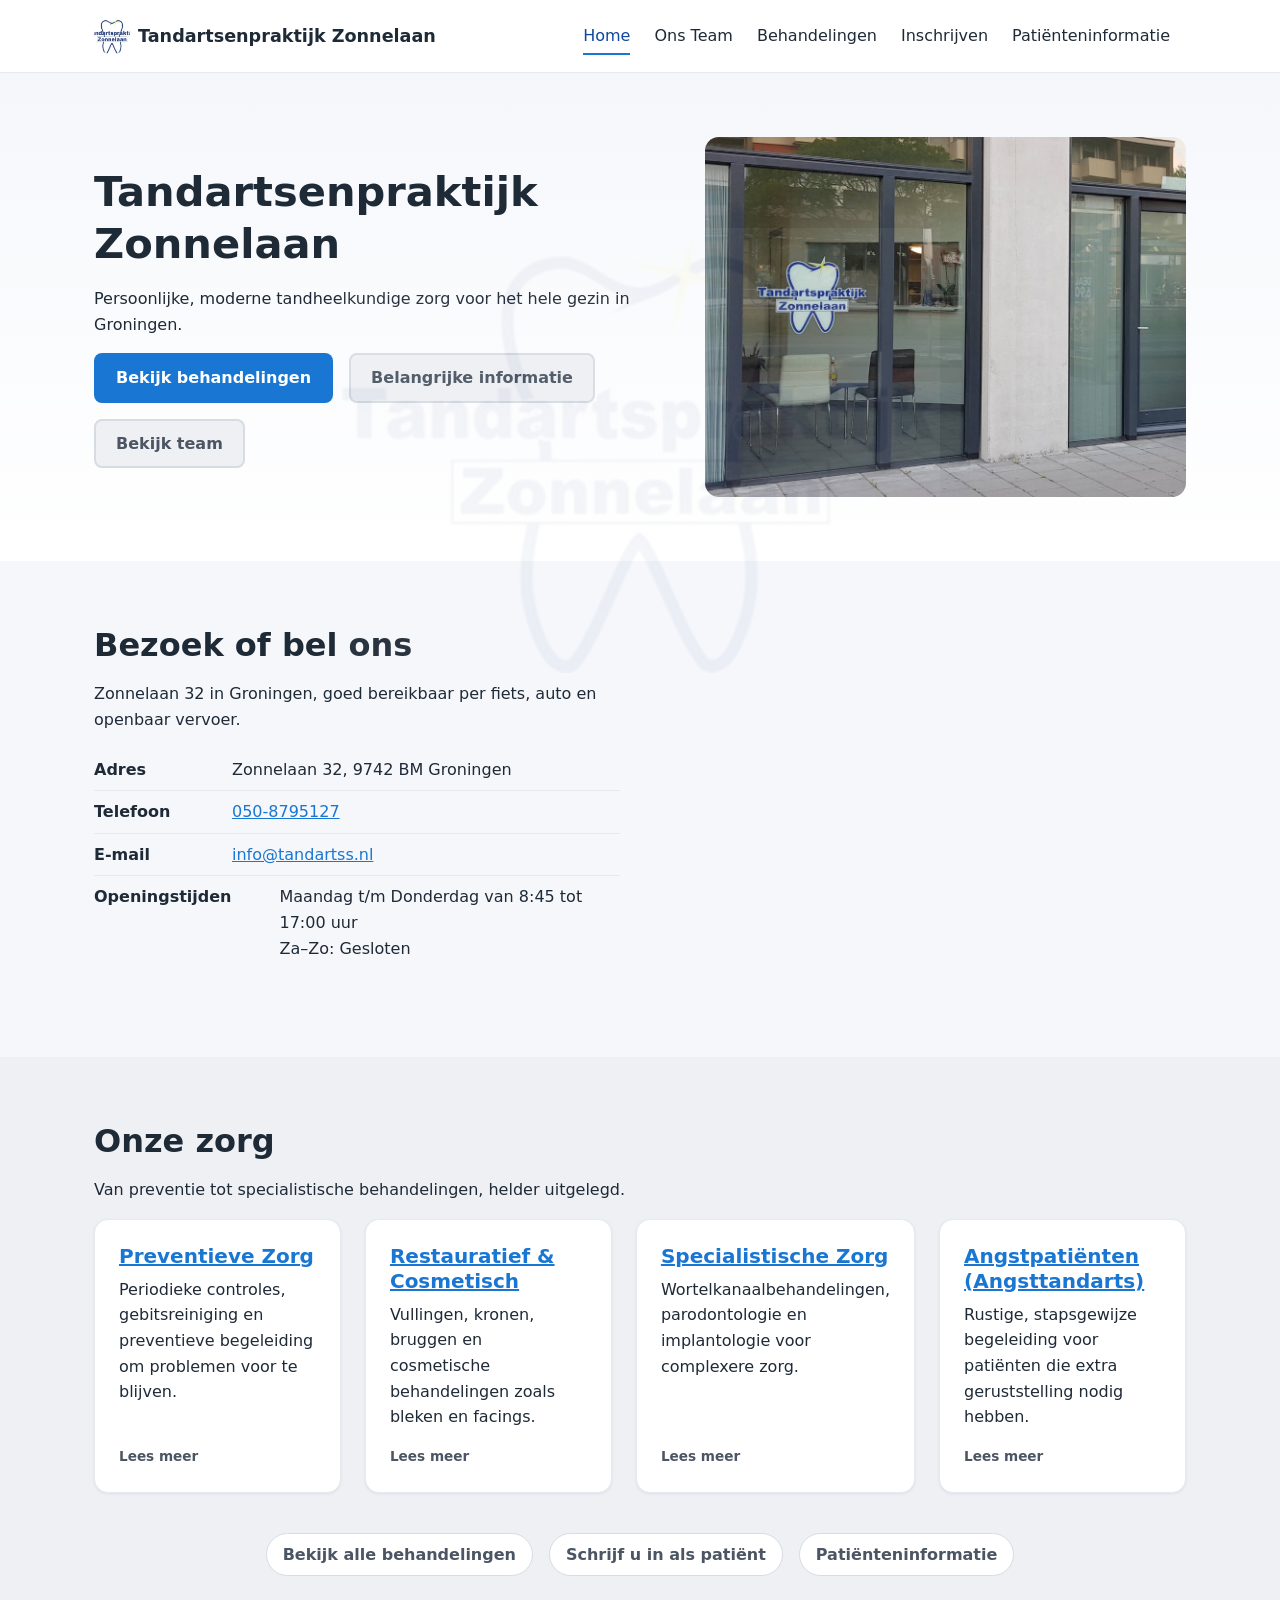
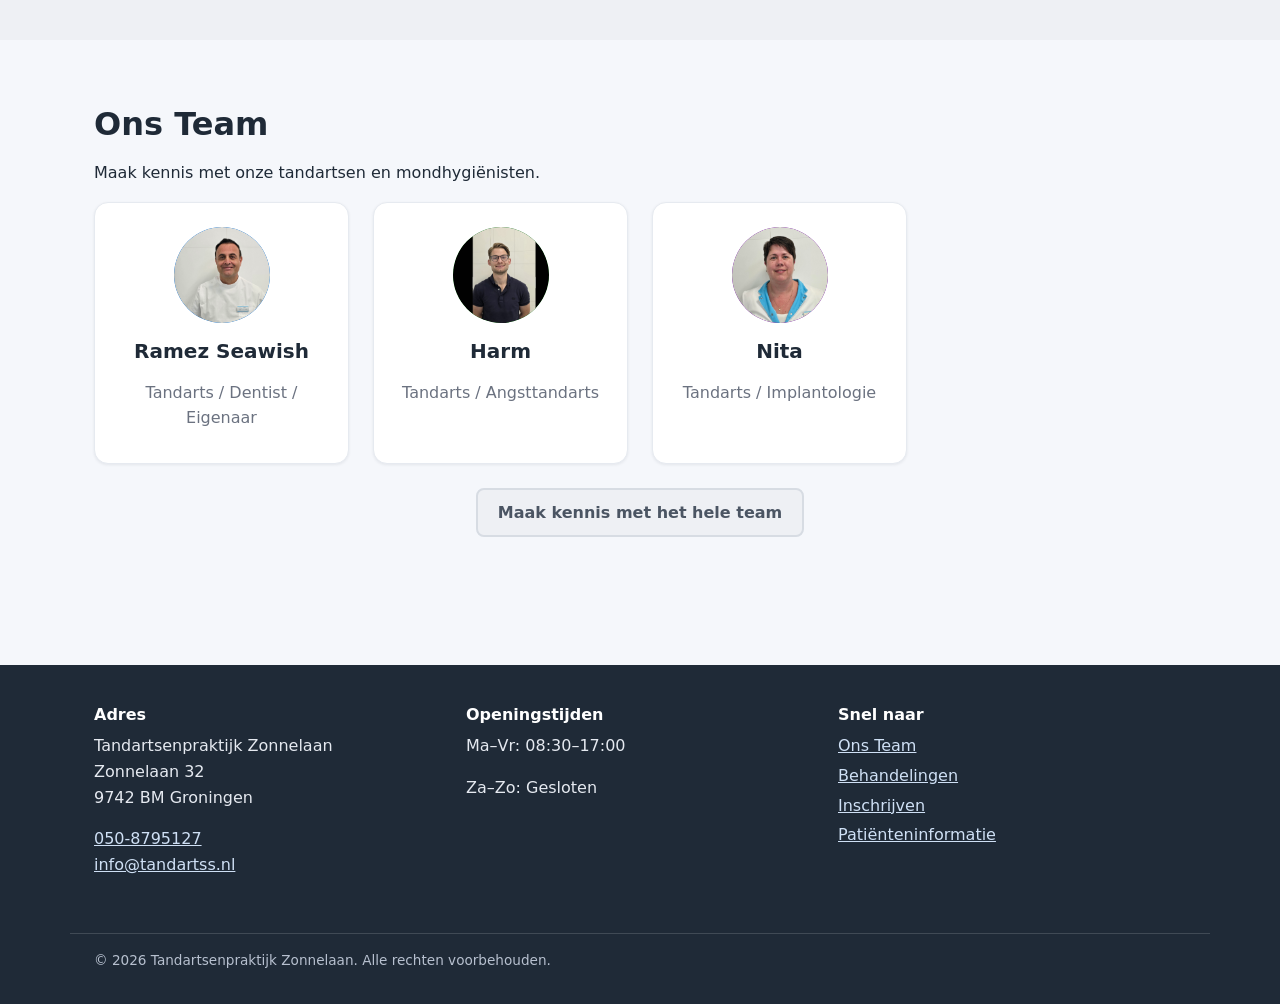
==== commit bc1ca0ea: "polish small details" ====
--- a/index.html
+++ b/index.html
@@ -3,219 +3,310 @@
   <head>
     <meta charset="UTF-8" />
     <meta name="viewport" content="width=device-width, initial-scale=1.0" />
-    <title>Tandartsenpraktijk Zonnelaan</title>
-
-    <style>
-      :root {
-        --primary: #1976d2;
-        --primary-dark: #0d47a1;
-        --bg: #f5f7fb;
-        --card: #ffffff;
-        --text: #1f2a37;
-        --muted: #6b7280;
-        --border: #e6eaf0;
-      }
-
-      * {
-        box-sizing: border-box;
-      }
-
-      body {
-        margin: 0;
-        font-family:
-          system-ui,
-          -apple-system,
-          Segoe UI,
-          Roboto,
-          Arial,
-          sans-serif;
-        background: var(--bg);
-        color: var(--text);
-      }
-
-      .hero {
-        background: linear-gradient(
-          135deg,
-          var(--primary),
-          var(--primary-dark)
-        );
-        color: white;
-        padding: 70px 20px 50px;
-        text-align: center;
-      }
-
-      .hero h1 {
-        margin: 0;
-        font-size: 32px;
-        font-weight: 600;
-        letter-spacing: 0.3px;
-      }
-
-      .hero p {
-        margin-top: 10px;
-        opacity: 0.9;
-        font-size: 15px;
-      }
-
-      .container {
-        max-width: 1000px;
-        margin: -30px auto 40px;
-        padding: 0 20px;
-      }
-
-      .notice {
-        background: #fff7e6;
-        border: 1px solid #ffd59e;
-        padding: 14px 16px;
-        border-radius: 10px;
-        margin-bottom: 20px;
-        font-size: 14px;
-        color: #7a5a1f;
-      }
-
-      .grid {
-        display: grid;
-        grid-template-columns: 1fr;
-        gap: 16px;
-      }
-
-      @media (min-width: 900px) {
-        .grid {
-          grid-template-columns: 1fr 1fr;
-        }
-      }
-
-      .card {
-        background: var(--card);
-        border: 1px solid var(--border);
-        border-radius: 14px;
-        padding: 20px;
-      }
-
-      .card h2 {
-        margin: 0 0 12px;
-        font-size: 15px;
-        font-weight: 600;
-        color: var(--primary-dark);
-      }
-
-      .text {
-        font-size: 14px;
-        color: var(--muted);
-        line-height: 1.6;
-      }
-
-      .row {
-        margin: 6px 0;
-        font-size: 14px;
-        color: var(--muted);
-      }
-
-      a {
-        color: var(--primary);
-        text-decoration: none;
-      }
-
-      a:hover {
-        text-decoration: underline;
-      }
-
-      .button {
-        display: inline-block;
-        margin-top: 12px;
-        padding: 10px 14px;
-        background: var(--primary);
-        color: white;
-        border-radius: 8px;
-        font-size: 14px;
-        font-weight: 500;
-        transition: 0.2s;
-      }
-
-      .button:hover {
-        background: var(--primary-dark);
-      }
-
-      iframe {
-        width: 100%;
-        height: 260px;
-        border: 0;
-        border-radius: 12px;
-      }
-
-      footer {
-        text-align: center;
-        font-size: 12px;
-        color: #9aa3af;
-        padding: 25px 10px;
-      }
-    </style>
+    <title>Tandartsenpraktijk Zonnelaan - Home</title>
+    <meta
+      name="description"
+      content="Tandartsenpraktijk Zonnelaan in Groningen: persoonlijke tandheelkundige zorg voor het hele gezin."
+    />
+    <link
+      rel="icon"
+      href="images/assets/zonnelaan-logo.jpg"
+      type="image/jpeg"
+    />
+    <link rel="stylesheet" href="css/tokens.css" />
+    <link rel="stylesheet" href="css/layout.css" />
+    <link rel="stylesheet" href="css/components.css" />
+    <link rel="stylesheet" href="css/pages.css" />
   </head>
-
-  <body>
-    <div class="hero">
-      <h1>Tandartsenpraktijk Zonnelaan</h1>
-      <p>Moderne tandheelkundige zorg in Groningen</p>
-    </div>
-
-    <div class="container">
-      <div class="notice">
-        Website in ontwikkeling — binnenkort online met een volledig vernieuwde
-        uitstraling.
+  <body class="page-home">
+    <header class="site-header">
+      <div class="container header-inner">
+        <a class="brand" href="index.html">
+          <img
+            class="brand-mark"
+            src="images/assets/zonnelaan-logo.jpg"
+            alt=""
+            aria-hidden="true"
+          />
+          <span>Tandartsenpraktijk Zonnelaan</span>
+        </a>
+
+        <nav aria-label="Hoofdnavigatie">
+          <ul class="nav-list">
+            <li>
+              <a class="nav-link active" aria-current="page" href="index.html">
+                Home
+              </a>
+            </li>
+            <li>
+              <a class="nav-link" href="team.html">Ons Team</a>
+            </li>
+            <li>
+              <a class="nav-link" href="treatments.html">Behandelingen</a>
+            </li>
+            <li>
+              <a class="nav-link" href="register.html">Inschrijven</a>
+            </li>
+            <li>
+              <a class="nav-link" href="patient-information.html">
+                Patiënteninformatie
+              </a>
+            </li>
+          </ul>
+        </nav>
+
+        <div class="header-actions">
+          <button
+            type="button"
+            class="hamburger-btn"
+            aria-expanded="false"
+            aria-controls="mobile-nav-panel"
+            aria-label="Menu openen of sluiten"
+          >
+            <span class="bar"></span>
+          </button>
+        </div>
       </div>
 
-      <div class="grid">
-        <div class="card">
-          <h2>Contactgegevens</h2>
-
-          <div class="row">
-            <strong>Adres:</strong>
-            Zonnelaan 32, 9742 BM Groningen
-          </div>
-          <div class="row">
-            <strong>Telefoon:</strong>
+      <nav
+        id="mobile-nav-panel"
+        class="mobile-nav-panel container"
+        hidden
+        aria-label="Mobiele navigatie"
+      >
+        <ul>
+          <li>
+            <a class="nav-link active" aria-current="page" href="index.html">
+              Home
+            </a>
+          </li>
+          <li>
+            <a class="nav-link" href="team.html">Ons Team</a>
+          </li>
+          <li>
+            <a class="nav-link" href="treatments.html">Behandelingen</a>
+          </li>
+          <li>
+            <a class="nav-link" href="register.html">Inschrijven</a>
+          </li>
+          <li>
+            <a class="nav-link" href="patient-information.html">
+              Patiënteninformatie
+            </a>
+          </li>
+        </ul>
+      </nav>
+    </header>
+
+    <main id="main">
+      <section class="hero">
+        <div class="container hero-inner">
+          <div>
+            <h1 class="js-hero-title">Tandartsenpraktijk Zonnelaan</h1>
+            <p class="js-hero-subtitle">
+              Persoonlijke, moderne tandheelkundige zorg voor het hele gezin in
+              Groningen.
+            </p>
+            <div class="hero-actions">
+              <a class="btn btn-primary" href="#services">
+                Bekijk behandelingen
+              </a>
+              <a class="btn btn-secondary" href="patient-information.html">
+                Belangrijke informatie
+              </a>
+              <a class="btn btn-secondary" href="#team">Bekijk team</a>
+            </div>
+          </div>
+          <img
+            class="hero-art"
+            src="images/assets/zonnelaan-front-2.png"
+            alt=""
+            aria-hidden="true"
+          />
+        </div>
+      </section>
+
+      <section class="section" id="location">
+        <div class="container">
+          <div class="location-grid">
+            <div class="location-info">
+              <h2 class="js-location-title">Bezoek of bel ons</h2>
+              <p class="js-location-subtitle">
+                Zonnelaan 32 in Groningen, goed bereikbaar per fiets, auto en
+                openbaar vervoer.
+              </p>
+
+              <dl class="location-details">
+                <li>
+                  <dt>Adres</dt>
+                  <dd class="js-address">Zonnelaan 32, 9742 BM Groningen</dd>
+                </li>
+                <li>
+                  <dt>Telefoon</dt>
+                  <dd>
+                    <a class="js-phone" href="tel:0508795127">050-8795127</a>
+                  </dd>
+                </li>
+                <li>
+                  <dt>E-mail</dt>
+                  <dd>
+                    <a class="js-email" href="mailto:info@tandartss.nl">
+                      info@tandartss.nl
+                    </a>
+                  </dd>
+                </li>
+                <li>
+                  <dt>Openingstijden</dt>
+                  <dd>
+                    <span class="js-hours-weekday">Ma–Vr: 08:30–17:00</span>
+                    <br />
+                    <span class="js-hours-weekend">Za–Zo: Gesloten</span>
+                  </dd>
+                </li>
+              </dl>
+            </div>
+
+            <div class="location-map">
+              <iframe
+                class="map-embed"
+                src="https://www.google.com/maps?q=Zonnelaan+32,+9742+BM+Groningen&output=embed"
+                loading="lazy"
+                referrerpolicy="no-referrer-when-downgrade"
+                title="Kaart naar Zonnelaan 32, Groningen"
+              ></iframe>
+            </div>
+          </div>
+        </div>
+      </section>
+
+      <section class="section section--alt" id="services">
+        <div class="container">
+          <h2 class="js-services-title">Onze zorg</h2>
+          <p class="js-services-subtitle">
+            Van preventie tot specialistische behandelingen, helder uitgelegd.
+          </p>
+
+          <div class="card-grid card-grid--4">
+            <a class="card service-card" href="treatments.html#cat1">
+              <h3 class="js-service-1-title">Preventieve Zorg</h3>
+              <p class="js-service-1-text">
+                Periodieke controles, gebitsreiniging en preventieve begeleiding
+                om problemen voor te blijven.
+              </p>
+              <span>Lees meer</span>
+            </a>
+            <a class="card service-card" href="treatments.html#cat2">
+              <h3 class="js-service-2-title">Restauratief & Cosmetisch</h3>
+              <p class="js-service-2-text">
+                Vullingen, kronen, bruggen en cosmetische behandelingen zoals
+                bleken en facings.
+              </p>
+              <span>Lees meer</span>
+            </a>
+            <a class="card service-card" href="treatments.html#cat3">
+              <h3 class="js-service-3-title">Specialistische Zorg</h3>
+              <p class="js-service-3-text">
+                Wortelkanaalbehandelingen, parodontologie en implantologie voor
+                complexere zorg.
+              </p>
+              <span>Lees meer</span>
+            </a>
+            <a class="card service-card" href="treatments.html#cat4">
+              <h3 class="js-service-4-title">Angstpatiënten (Angsttandarts)</h3>
+              <p class="js-service-4-text">
+                Rustige, stapsgewijze begeleiding voor patiënten die extra
+                geruststelling nodig hebben.
+              </p>
+              <span>Lees meer</span>
+            </a>
+          </div>
+
+          <div class="explore-links">
+            <a class="explore-link" href="treatments.html">
+              Bekijk alle behandelingen
+            </a>
+            <a class="explore-link" href="register.html">
+              Schrijf u in als patiënt
+            </a>
+            <a class="explore-link" href="patient-information.html">
+              Patiënteninformatie
+            </a>
+          </div>
+        </div>
+      </section>
+
+      <section class="section" id="team">
+        <div class="container">
+          <h2 class="js-team-title">Ons Team</h2>
+          <p class="js-team-subtitle">
+            Maak kennis met onze tandartsen en mondhygiënisten.
+          </p>
+
+          <div class="card-grid card-grid--4" id="staff-preview-grid">
+            <!-- Up to 4 cards are cloned from this template and filled in by
+                 js/home.js from content/our-team.json (same source as team.html,
+                 editable via Pages CMS). -->
+            <template id="staff-preview-card-template">
+              <div class="card staff-card">
+                <div class="avatar" aria-hidden="true"></div>
+                <h3 class="js-name"></h3>
+                <p class="staff-role js-role"></p>
+              </div>
+            </template>
+          </div>
+
+          <div class="section-cta">
+            <a class="btn btn-secondary" href="team.html">
+              Maak kennis met het hele team
+            </a>
+          </div>
+        </div>
+      </section>
+    </main>
+
+    <footer class="site-footer">
+      <div class="container footer-grid">
+        <div>
+          <h3>Adres</h3>
+          <p>
+            Tandartsenpraktijk Zonnelaan
+            <br />
+            Zonnelaan 32
+            <br />
+            9742 BM Groningen
+          </p>
+          <p>
             <a href="tel:0508795127">050-8795127</a>
-          </div>
-          <div class="row">
-            <strong>E-mail:</strong>
+            <br />
             <a href="mailto:info@tandartss.nl">info@tandartss.nl</a>
-          </div>
-
-          <a class="button" href="mailto:info@tandartss.nl">Afspraak maken</a>
-        </div>
-
-        <div class="card">
-          <h2>Openingstijden</h2>
-          <div class="row">Maandag: 08:30 - 17:00</div>
-          <div class="row">Dinsdag: 08:30 - 17:00</div>
-          <div class="row">Woensdag: 08:30 - 17:00</div>
-          <div class="row">Donderdag: 08:30 - 17:00</div>
-          <div class="row">Vrijdag: 08:30 - 17:00</div>
-        </div>
-
-        <div class="card" style="grid-column: 1/-1">
-          <h2>Locatie</h2>
-          <iframe
-            src="https://maps.google.com/maps?q=Zonnelaan%2032%20Groningen&t=&z=15&ie=UTF8&iwloc=&output=embed"
-          ></iframe>
-        </div>
-
-        <div class="card" style="grid-column: 1/-1">
-          <h2>Over de praktijk</h2>
-          <div class="text">
-            Tandartsenpraktijk Zonnelaan biedt hoogwaardige tandheelkundige zorg
-            in een moderne en toegankelijke omgeving. Ons team richt zich op
-            preventie, algemene tandheelkunde en persoonlijke zorg voor iedere
-            patiënt.
-            <br />
-            <br />
-            De nieuwe website is momenteel in ontwikkeling en komt binnenkort
-            online.
-          </div>
+          </p>
+        </div>
+        <div>
+          <h3>Openingstijden</h3>
+          <p>Ma–Vr: 08:30–17:00</p>
+          <p>Za–Zo: Gesloten</p>
+        </div>
+        <div>
+          <h3>Snel naar</h3>
+          <ul>
+            <li><a href="team.html">Ons Team</a></li>
+            <li>
+              <a href="treatments.html">Behandelingen</a>
+            </li>
+            <li><a href="register.html">Inschrijven</a></li>
+            <li>
+              <a href="patient-information.html">Patiënteninformatie</a>
+            </li>
+          </ul>
         </div>
       </div>
-    </div>
-
-    <footer>© 2026 Tandartsenpraktijk Zonnelaan</footer>
+      <div class="container footer-bottom">
+        <p>© 2026 Tandartsenpraktijk Zonnelaan. Alle rechten voorbehouden.</p>
+      </div>
+    </footer>
+
+    <script src="js/nav.js" defer></script>
+    <script src="js/accordion.js" defer></script>
+    <script src="js/home.js" defer></script>
   </body>
 </html>
--- a/css/tokens.css
+++ b/css/tokens.css
@@ -0,0 +1,99 @@
+/* ===== Design tokens ===== */
+:root {
+  /* Locked brand palette */
+  --primary: #1976d2;
+  --primary-dark: #0d47a1;
+  --bg: #f5f7fb;
+  --card: #ffffff;
+  --text: #1f2a37;
+  --muted: #6b7280;
+  --border: #e6eaf0;
+
+  /* Secondary (grey) palette — mirrors the --primary/--primary-dark pattern,
+     derived from the existing --muted/--border/--bg family so it reads as
+     one cohesive design rather than a second theme. */
+  --secondary: #6b7280;
+  --secondary-dark: #4b5563;
+  --secondary-bg: #eef0f4;
+  --secondary-border: #d7dce3;
+
+  /* Supporting tokens */
+  --success: #2e7d32;
+  --success-bg: #e8f5e9;
+  --danger: #c62828;
+  --danger-bg: #fdecea;
+  --focus-ring: #90caf9;
+
+  --radius: 8px;
+  --radius-lg: 14px;
+  --shadow-sm: 0 1px 3px rgba(31, 42, 55, 0.08);
+  --shadow-md: 0 4px 16px rgba(31, 42, 55, 0.12);
+
+  --space-1: 4px;
+  --space-2: 8px;
+  --space-3: 16px;
+  --space-4: 24px;
+  --space-5: 40px;
+  --space-6: 64px;
+
+  --font-family: system-ui, -apple-system, "Segoe UI", Roboto, Helvetica, Arial, sans-serif;
+  --container-max: 1140px;
+  --header-height: 72px;
+}
+
+/* Breakpoints used across CSS (documented, not usable as CSS vars in media queries):
+   600px  - small tablets
+   900px  - desktop nav takes over from hamburger
+   1140px - container caps at --container-max
+*/
+
+/* ===== Reset ===== */
+*, *::before, *::after { box-sizing: border-box; }
+html, body { margin: 0; padding: 0; }
+html { -webkit-text-size-adjust: 100%; scroll-behavior: smooth; }
+
+body {
+  font-family: var(--font-family);
+  font-size: 16px;
+  line-height: 1.6;
+  color: var(--text);
+  background: var(--bg);
+  display: flex;
+  flex-direction: column;
+  min-height: 100vh;
+}
+
+img { max-width: 100%; display: block; }
+a { color: var(--primary); }
+a:hover { color: var(--primary-dark); }
+
+h1, h2, h3, h4 { line-height: 1.25; margin: 0 0 var(--space-3); }
+h1 { font-size: clamp(1.9rem, 4vw, 2.6rem); }
+h2 { font-size: clamp(1.5rem, 3vw, 2rem); }
+h3 { font-size: 1.25rem; }
+p { margin: 0 0 var(--space-3); }
+
+ul, ol { margin: 0 0 var(--space-3); padding-left: 1.25em; }
+
+button { font-family: inherit; }
+
+/* Visible, accessible focus state everywhere */
+a:focus-visible,
+button:focus-visible,
+input:focus-visible,
+select:focus-visible,
+textarea:focus-visible,
+[tabindex]:focus-visible {
+  outline: 3px solid var(--focus-ring);
+  outline-offset: 2px;
+}
+
+.sr-only {
+  position: absolute;
+  width: 1px; height: 1px;
+  padding: 0; margin: -1px;
+  overflow: hidden;
+  clip: rect(0, 0, 0, 0);
+  white-space: nowrap;
+  border: 0;
+}
--- a/css/layout.css
+++ b/css/layout.css
@@ -0,0 +1,209 @@
+/* ===== Containers ===== */
+.container {
+  width: 100%;
+  max-width: var(--container-max);
+  margin: 0 auto;
+  padding: 0 var(--space-4);
+}
+
+.section {
+  padding: var(--space-6) 0;
+}
+.section--tight {
+  padding: var(--space-5) 0;
+}
+.section--alt {
+  background: var(--secondary-bg);
+}
+
+/* ===== Header ===== */
+.site-header {
+  position: sticky;
+  top: 0;
+  z-index: 50;
+  background: var(--card);
+  border-bottom: 1px solid var(--border);
+}
+
+/* Sticky footer: body is a flex column (tokens.css), main grows to fill
+   remaining space so .site-footer stays pinned to the bottom even when
+   page content (e.g. collapsed accordions) is shorter than the viewport. */
+main {
+  flex: 1 0 auto;
+}
+
+.header-inner {
+  display: flex;
+  align-items: center;
+  gap: var(--space-3);
+  min-height: var(--header-height);
+  flex-wrap: wrap;
+  padding-top: var(--space-2);
+  padding-bottom: var(--space-2);
+}
+
+.brand {
+  display: flex;
+  align-items: center;
+  gap: var(--space-2);
+  text-decoration: none;
+  color: var(--text);
+  font-weight: 700;
+  font-size: 1.1rem;
+  margin-right: auto;
+}
+.brand:hover {
+  color: var(--primary-dark);
+}
+.brand-mark {
+  width: 36px;
+  height: 36px;
+  border-radius: 50%;
+  object-fit: cover;
+  flex-shrink: 0;
+}
+
+/* Desktop nav (hidden on mobile) */
+.nav-list {
+  display: none;
+  list-style: none;
+  margin: 0;
+  padding: 0;
+  gap: var(--space-4);
+}
+.nav-link {
+  text-decoration: none;
+  color: var(--text);
+  font-weight: 500;
+  padding: var(--space-2) 0;
+  border-bottom: 2px solid transparent;
+}
+.nav-link:hover {
+  color: var(--primary);
+}
+.nav-link.active {
+  color: var(--primary-dark);
+  border-bottom-color: var(--primary);
+}
+
+.header-actions {
+  display: flex;
+  align-items: center;
+  gap: var(--space-2);
+}
+
+.hamburger-btn {
+  background: none;
+  border: 1px solid var(--border);
+  border-radius: var(--radius);
+  width: 44px;
+  height: 44px;
+  display: flex;
+  align-items: center;
+  justify-content: center;
+  cursor: pointer;
+}
+.hamburger-btn .bar {
+  display: block;
+  width: 20px;
+  height: 2px;
+  background: var(--text);
+  position: relative;
+}
+.hamburger-btn .bar::before,
+.hamburger-btn .bar::after {
+  content: "";
+  position: absolute;
+  left: 0;
+  width: 20px;
+  height: 2px;
+  background: var(--text);
+}
+.hamburger-btn .bar::before {
+  top: -6px;
+}
+.hamburger-btn .bar::after {
+  top: 6px;
+}
+
+.mobile-nav-panel {
+  width: 100%;
+  border-top: 1px solid var(--border);
+  padding-top: var(--space-3);
+  padding-bottom: var(--space-3);
+}
+.mobile-nav-panel[hidden] {
+  display: none;
+}
+.mobile-nav-panel ul {
+  list-style: none;
+  margin: 0;
+  padding: 0;
+  display: flex;
+  flex-direction: column;
+  gap: var(--space-1);
+}
+.mobile-nav-panel .nav-link {
+  display: block;
+  padding: var(--space-2) var(--space-1);
+}
+
+@media (min-width: 900px) {
+  .nav-list {
+    display: flex;
+  }
+  .hamburger-btn {
+    display: none;
+  }
+  .mobile-nav-panel {
+    display: none !important;
+  }
+}
+
+/* ===== Footer ===== */
+.site-footer {
+  background: var(--text);
+  color: #e5e9f0;
+  margin-top: var(--space-6);
+}
+.footer-grid {
+  display: grid;
+  grid-template-columns: 1fr;
+  gap: var(--space-4);
+  padding-top: var(--space-5);
+  padding-bottom: var(--space-5);
+}
+.footer-grid h3 {
+  color: #fff;
+  font-size: 1rem;
+  margin-bottom: var(--space-2);
+}
+.footer-grid a {
+  color: #cfe0f5;
+}
+.footer-grid ul {
+  list-style: none;
+  padding: 0;
+  margin: 0;
+}
+.footer-grid li {
+  margin-bottom: var(--space-1);
+}
+.footer-bottom {
+  border-top: 1px solid rgba(255, 255, 255, 0.15);
+  padding-top: var(--space-3);
+  padding-bottom: var(--space-3);
+  font-size: 0.85rem;
+  color: #b7c0cf;
+}
+
+@media (min-width: 600px) {
+  .footer-grid {
+    grid-template-columns: repeat(2, 1fr);
+  }
+}
+@media (min-width: 900px) {
+  .footer-grid {
+    grid-template-columns: repeat(3, 1fr);
+  }
+}
--- a/css/components.css
+++ b/css/components.css
@@ -0,0 +1,197 @@
+/* ===== Buttons ===== */
+.btn {
+  display: inline-flex;
+  align-items: center;
+  justify-content: center;
+  gap: var(--space-2);
+  min-height: 44px;
+  padding: 10px 20px;
+  border-radius: var(--radius);
+  font-weight: 700;
+  text-decoration: none;
+  border: 2px solid transparent;
+  cursor: pointer;
+  font-size: 1rem;
+}
+.btn-primary { background: var(--primary); color: #fff; }
+.btn-primary:hover { background: var(--primary-dark); color: #fff; }
+.btn-secondary { background: var(--secondary-bg); border-color: var(--secondary-border); color: var(--secondary-dark); }
+.btn-secondary:hover { background: var(--secondary-dark); border-color: var(--secondary-dark); color: #fff; }
+.btn-emergency { background: var(--danger); color: #fff; }
+.btn-emergency:hover { background: #a31f1f; color: #fff; }
+.btn-block { width: 100%; }
+.btn[hidden] { display: none; }
+
+/* ===== Cards & grids ===== */
+.card {
+  background: var(--card);
+  border: 1px solid var(--border);
+  border-radius: var(--radius-lg);
+  box-shadow: var(--shadow-sm);
+  padding: var(--space-4);
+}
+.card-grid {
+  display: grid;
+  gap: var(--space-4);
+  grid-template-columns: 1fr;
+}
+@media (min-width: 600px) {
+  .card-grid { grid-template-columns: repeat(2, 1fr); }
+}
+@media (min-width: 900px) {
+  .card-grid--4 { grid-template-columns: repeat(4, 1fr); }
+  .card-grid--3 { grid-template-columns: repeat(3, 1fr); }
+  .card-grid--auto { grid-template-columns: repeat(auto-fit, minmax(220px, 1fr)); }
+}
+
+/* ===== Placeholder ribbon (staff, emergency after-hours) ===== */
+.placeholder-ribbon {
+  display: inline-block;
+  background: #fff3cd;
+  color: #7a5b00;
+  border: 1px dashed #d8ae2f;
+  border-radius: var(--radius);
+  font-size: 0.75rem;
+  font-weight: 700;
+  padding: 3px 8px;
+  margin-bottom: var(--space-2);
+}
+
+/* ===== Avatar (CSS-only initials placeholder) ===== */
+.avatar {
+  width: 96px; height: 96px;
+  border-radius: 50%;
+  display: flex; align-items: center; justify-content: center;
+  font-size: 1.6rem;
+  font-weight: 700;
+  color: #fff;
+  margin: 0 auto var(--space-3);
+  overflow: hidden;
+}
+.avatar-photo {
+  width: 100%;
+  height: 100%;
+  object-fit: cover;
+  border-radius: 50%;
+}
+
+/* ===== Accordion ===== */
+.accordion-item {
+  border: 1px solid var(--border);
+  border-radius: var(--radius-lg);
+  background: var(--card);
+  margin-bottom: var(--space-3);
+  overflow: hidden;
+}
+.accordion-header {
+  width: 100%;
+  display: flex;
+  align-items: center;
+  justify-content: space-between;
+  gap: var(--space-3);
+  background: none;
+  border: 0;
+  text-align: left;
+  padding: var(--space-3) var(--space-4);
+  font-size: 1.1rem;
+  font-weight: 700;
+  color: var(--text);
+  cursor: pointer;
+}
+.accordion-header .chevron {
+  flex-shrink: 0;
+  width: 12px; height: 12px;
+  border-right: 2px solid var(--primary);
+  border-bottom: 2px solid var(--primary);
+  transform: rotate(45deg);
+  transition: transform 0.15s ease;
+}
+.accordion-header[aria-expanded="true"] .chevron {
+  transform: rotate(-135deg);
+}
+.accordion-panel {
+  padding: 0 var(--space-4) var(--space-4);
+}
+.accordion-panel[hidden] { display: none; }
+
+/* ===== Forms ===== */
+.form-group { margin-bottom: var(--space-3); }
+.form-label {
+  display: block;
+  font-weight: 600;
+  margin-bottom: var(--space-1);
+}
+.form-input, .form-select {
+  width: 100%;
+  min-height: 44px;
+  padding: 10px 12px;
+  border: 1px solid var(--border);
+  border-radius: var(--radius);
+  background: #fff;
+  color: var(--text);
+  font-size: 1rem;
+}
+.form-input:focus, .form-select:focus { border-color: var(--primary); }
+.form-input[aria-invalid="true"], .form-select[aria-invalid="true"] {
+  border-color: var(--danger);
+}
+.form-error {
+  color: var(--danger);
+  font-size: 0.85rem;
+  margin-top: 4px;
+  min-height: 1em;
+}
+.form-hint {
+  color: var(--muted);
+  font-size: 0.85rem;
+  margin-top: 4px;
+}
+.form-checkbox-row {
+  display: flex;
+  align-items: flex-start;
+  gap: var(--space-2);
+}
+.form-checkbox-row input { margin-top: 4px; width: 18px; height: 18px; flex-shrink: 0; }
+.form-success {
+  background: var(--success-bg);
+  color: var(--success);
+  border: 1px solid var(--success);
+  border-radius: var(--radius);
+  padding: var(--space-3);
+  margin-bottom: var(--space-3);
+}
+.form-success[hidden] { display: none; }
+.gdpr-note {
+  font-size: 0.85rem;
+  color: var(--muted);
+  background: var(--bg);
+  border: 1px solid var(--border);
+  border-radius: var(--radius);
+  padding: var(--space-3);
+  margin-top: var(--space-3);
+}
+
+/* ===== Map ===== */
+.map-embed {
+  width: 100%;
+  aspect-ratio: 16 / 9;
+  border: 0;
+  border-radius: var(--radius-lg);
+  overflow: hidden;
+}
+
+/* ===== Highlight / emergency boxes ===== */
+.callout {
+  border-radius: var(--radius-lg);
+  padding: var(--space-4);
+  border: 1px solid var(--border);
+}
+.callout--danger {
+  background: var(--danger-bg);
+  border-color: var(--danger);
+}
+.callout--warning {
+  background: #fff3cd;
+  border: 1px dashed #d8ae2f;
+  color: #7a5b00;
+}
--- a/css/pages.css
+++ b/css/pages.css
@@ -0,0 +1,144 @@
+/* ===== Home ===== */
+.hero {
+  background: linear-gradient(180deg, var(--bg), var(--card));
+  padding: var(--space-6) 0;
+}
+.hero-inner {
+  display: grid;
+  gap: var(--space-4);
+  align-items: center;
+}
+.hero-actions {
+  display: flex;
+  flex-wrap: wrap;
+  gap: var(--space-3);
+  margin-top: var(--space-3);
+}
+.hero-art {
+  display: block;
+  width: 100%;
+  aspect-ratio: 4 / 3;
+  border-radius: var(--radius-lg);
+  object-fit: cover;
+  object-position: center;
+}
+@media (min-width: 900px) {
+  .hero-inner { grid-template-columns: 1.1fr 0.9fr; }
+}
+
+/* Faint logo watermark across the whole home page */
+.page-home {
+  position: relative;
+}
+.page-home::after {
+  content: "";
+  position: fixed;
+  inset: 0;
+  background: url("../images/assets/zonnelaan-logo.jpg") center / min(70vw, 600px) no-repeat;
+  opacity: 0.05;
+  pointer-events: none;
+  z-index: 999;
+}
+
+.service-card {
+  display: flex;
+  flex-direction: column;
+  height: 100%;
+  color: var(--text);
+  text-decoration: none;
+}
+.service-card h3 {
+  margin-bottom: var(--space-2);
+  color: var(--primary);
+  text-decoration: underline;
+}
+.service-card:hover h3,
+.service-card:focus-visible h3 { color: var(--primary-dark); }
+.service-card p { flex-grow: 1; color: var(--text); }
+.service-card > span {
+  font-weight: 700;
+  font-size: 0.85rem;
+  color: var(--secondary-dark);
+}
+
+.explore-links {
+  display: flex;
+  flex-wrap: wrap;
+  gap: var(--space-3);
+  justify-content: center;
+  margin-top: var(--space-5);
+}
+.explore-link {
+  display: inline-flex;
+  align-items: center;
+  gap: 6px;
+  background: var(--card);
+  border: 1px solid var(--secondary-border);
+  color: var(--secondary-dark);
+  border-radius: 999px;
+  padding: 8px 16px;
+  font-weight: 600;
+  text-decoration: none;
+}
+.explore-link:hover { background: var(--secondary-bg); color: var(--text); }
+
+.section-cta { text-align: center; margin-top: var(--space-4); }
+
+/* ===== Team ===== */
+.avatar-1 { background: var(--primary); }
+.avatar-2 { background: #2e7d32; }
+.avatar-3 { background: #7b1fa2; }
+.avatar-4 { background: #ef6c00; }
+
+.staff-card { text-align: center; }
+.staff-card dl {
+  text-align: left;
+  margin: var(--space-3) 0 0;
+}
+.staff-card dt {
+  font-weight: 700;
+  font-size: 0.8rem;
+  text-transform: uppercase;
+  letter-spacing: 0.03em;
+  color: var(--muted);
+  margin-top: var(--space-2);
+}
+.staff-card dd { margin: 2px 0 0; }
+.staff-card .staff-role { color: var(--muted); margin-bottom: var(--space-2); }
+.staff-card .staff-bio {
+  text-align: left;
+  margin: var(--space-3) 0 0;
+}
+
+/* ===== Treatments ===== */
+.treatments-intro { max-width: 70ch; }
+
+/* ===== Patiënteninformatie ===== */
+.patient-info-section { margin-bottom: var(--space-5); }
+.patient-info-subsection {
+  border: 1px solid var(--border);
+  border-radius: var(--radius-lg);
+  padding: var(--space-4);
+  margin-bottom: var(--space-3);
+}
+.patient-info-subsection h3 { margin-top: 0; }
+.patient-info-subsection .js-subsection-cta { margin-top: var(--space-2); }
+.patient-info-subsection ul li { margin-bottom: var(--space-2); }
+
+/* ===== Home: Location ===== */
+.location-grid {
+  display: grid;
+  gap: var(--space-5);
+}
+@media (min-width: 900px) {
+  .location-grid { grid-template-columns: 1fr 1fr; }
+}
+.location-details { list-style: none; padding: 0; margin: 0 0 var(--space-4); }
+.location-details li {
+  display: flex;
+  gap: var(--space-2);
+  padding: var(--space-2) 0;
+  border-bottom: 1px solid var(--border);
+}
+.location-details li:last-child { border-bottom: 0; }
+.location-details dt { font-weight: 700; min-width: 90px; flex-shrink: 0; }
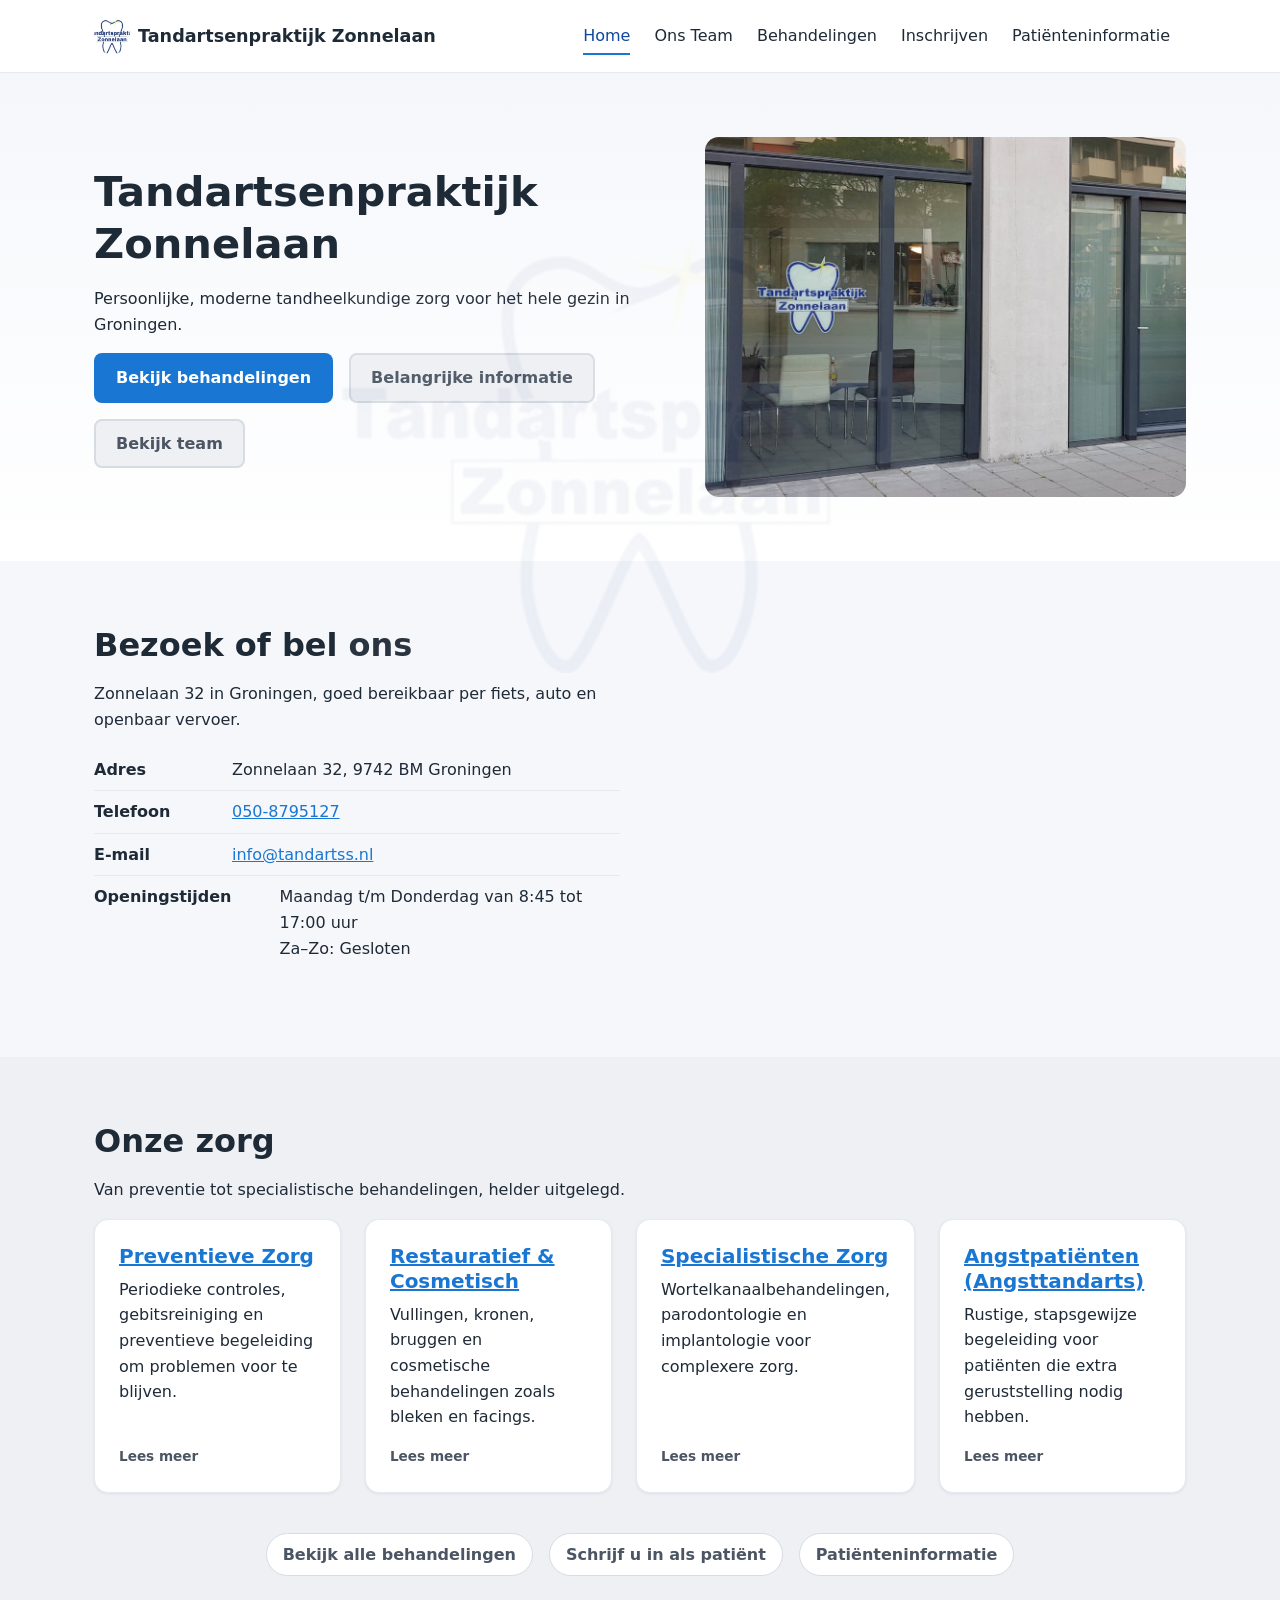
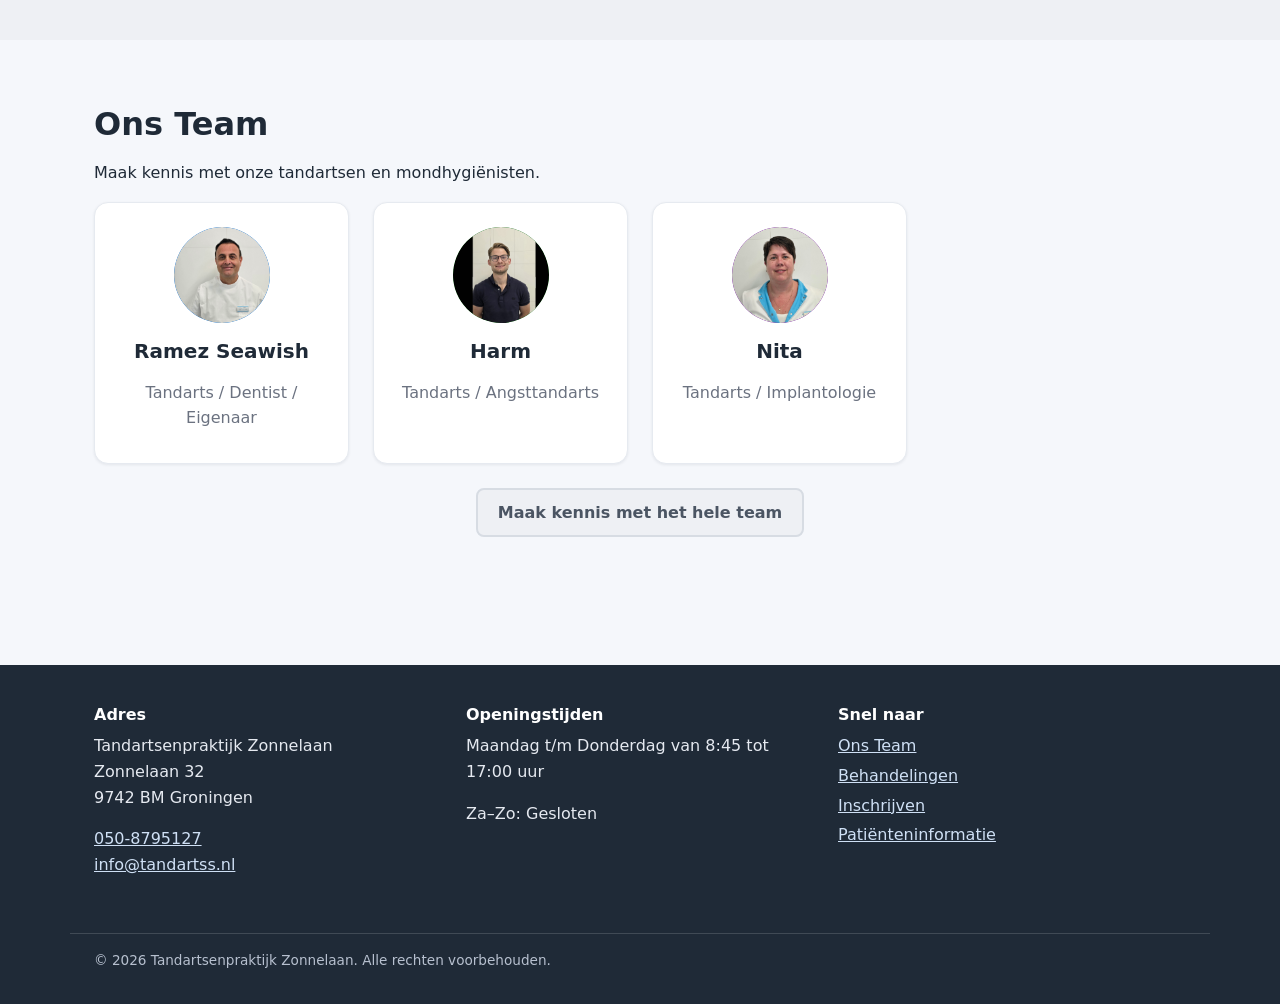
==== commit 5c72fe89: "improve website customization and introduce icons to treatments.html" ====
--- a/index.html
+++ b/index.html
@@ -116,6 +116,13 @@
               </a>
               <a class="btn btn-secondary" href="#team">Bekijk team</a>
             </div>
+            <!-- Optional notice, filled in by js/home.js from
+                 content/index.json (notice_title / notice). Stays hidden
+                 when both are empty. -->
+            <div class="callout callout--danger hero-notice" role="status" hidden>
+              <p class="hero-notice-title js-notice-title" hidden></p>
+              <p class="hero-notice-text js-notice" hidden></p>
+            </div>
           </div>
           <img
             class="hero-art"
@@ -158,9 +165,9 @@
                 <li>
                   <dt>Openingstijden</dt>
                   <dd>
-                    <span class="js-hours-weekday">Ma–Vr: 08:30–17:00</span>
+                    <span class="multiline js-hours-weekday">Maandag t/m Donderdag van 8:45 tot 17:00 uur</span>
                     <br />
-                    <span class="js-hours-weekend">Za–Zo: Gesloten</span>
+                    <span class="multiline js-hours-weekend">Za–Zo: Gesloten</span>
                   </dd>
                 </li>
               </dl>
@@ -283,8 +290,8 @@
         </div>
         <div>
           <h3>Openingstijden</h3>
-          <p>Ma–Vr: 08:30–17:00</p>
-          <p>Za–Zo: Gesloten</p>
+          <p class="multiline js-hours-weekday">Maandag t/m Donderdag van 8:45 tot 17:00 uur</p>
+          <p class="multiline js-hours-weekend">Za–Zo: Gesloten</p>
         </div>
         <div>
           <h3>Snel naar</h3>
@@ -306,6 +313,7 @@
     </footer>
 
     <script src="js/nav.js" defer></script>
+    <script src="js/opening-hours.js" defer></script>
     <script src="js/accordion.js" defer></script>
     <script src="js/home.js" defer></script>
   </body>
--- a/css/tokens.css
+++ b/css/tokens.css
@@ -88,6 +88,9 @@
   outline-offset: 2px;
 }
 
+/* CMS text fields that may span multiple lines: each line becomes a row */
+.multiline { white-space: pre-line; }
+
 .sr-only {
   position: absolute;
   width: 1px; height: 1px;
--- a/css/components.css
+++ b/css/components.css
@@ -98,6 +98,22 @@
   color: var(--text);
   cursor: pointer;
 }
+.accordion-title {
+  display: flex;
+  align-items: center;
+  gap: var(--space-3);
+}
+.category-icon {
+  width: 36px; height: 36px;
+  flex-shrink: 0;
+  border-radius: 50%;
+  object-fit: cover;
+  background: var(--secondary-bg);
+}
+.category-icon[hidden] { display: none; }
+@media (min-width: 600px) {
+  .category-icon { width: 44px; height: 44px; }
+}
 .accordion-header .chevron {
   flex-shrink: 0;
   width: 12px; height: 12px;
--- a/css/pages.css
+++ b/css/pages.css
@@ -14,6 +14,37 @@
   gap: var(--space-3);
   margin-top: var(--space-3);
 }
+/* Optional CMS notice under the hero buttons (builds on .callout--danger) */
+.hero-notice {
+  margin-top: var(--space-4);
+  border-width: 2px;
+  padding: var(--space-3) var(--space-4);
+}
+.hero-notice p { margin: 0; white-space: pre-line; }
+.hero-notice p + p:not([hidden]) { margin-top: var(--space-2); }
+.hero-notice-title {
+  display: flex;
+  align-items: center;
+  gap: var(--space-2);
+  font-weight: 800;
+  text-transform: uppercase;
+  letter-spacing: 0.04em;
+  color: var(--danger);
+}
+.hero-notice-title::before {
+  content: "!";
+  display: inline-flex;
+  align-items: center;
+  justify-content: center;
+  flex-shrink: 0;
+  width: 1.4em; height: 1.4em;
+  border-radius: 50%;
+  background: var(--danger);
+  color: #fff;
+  font-size: 0.9em;
+}
+.hero-notice-title[hidden] { display: none; }
+.hero-notice-text { font-weight: 700; }
 .hero-art {
   display: block;
   width: 100%;
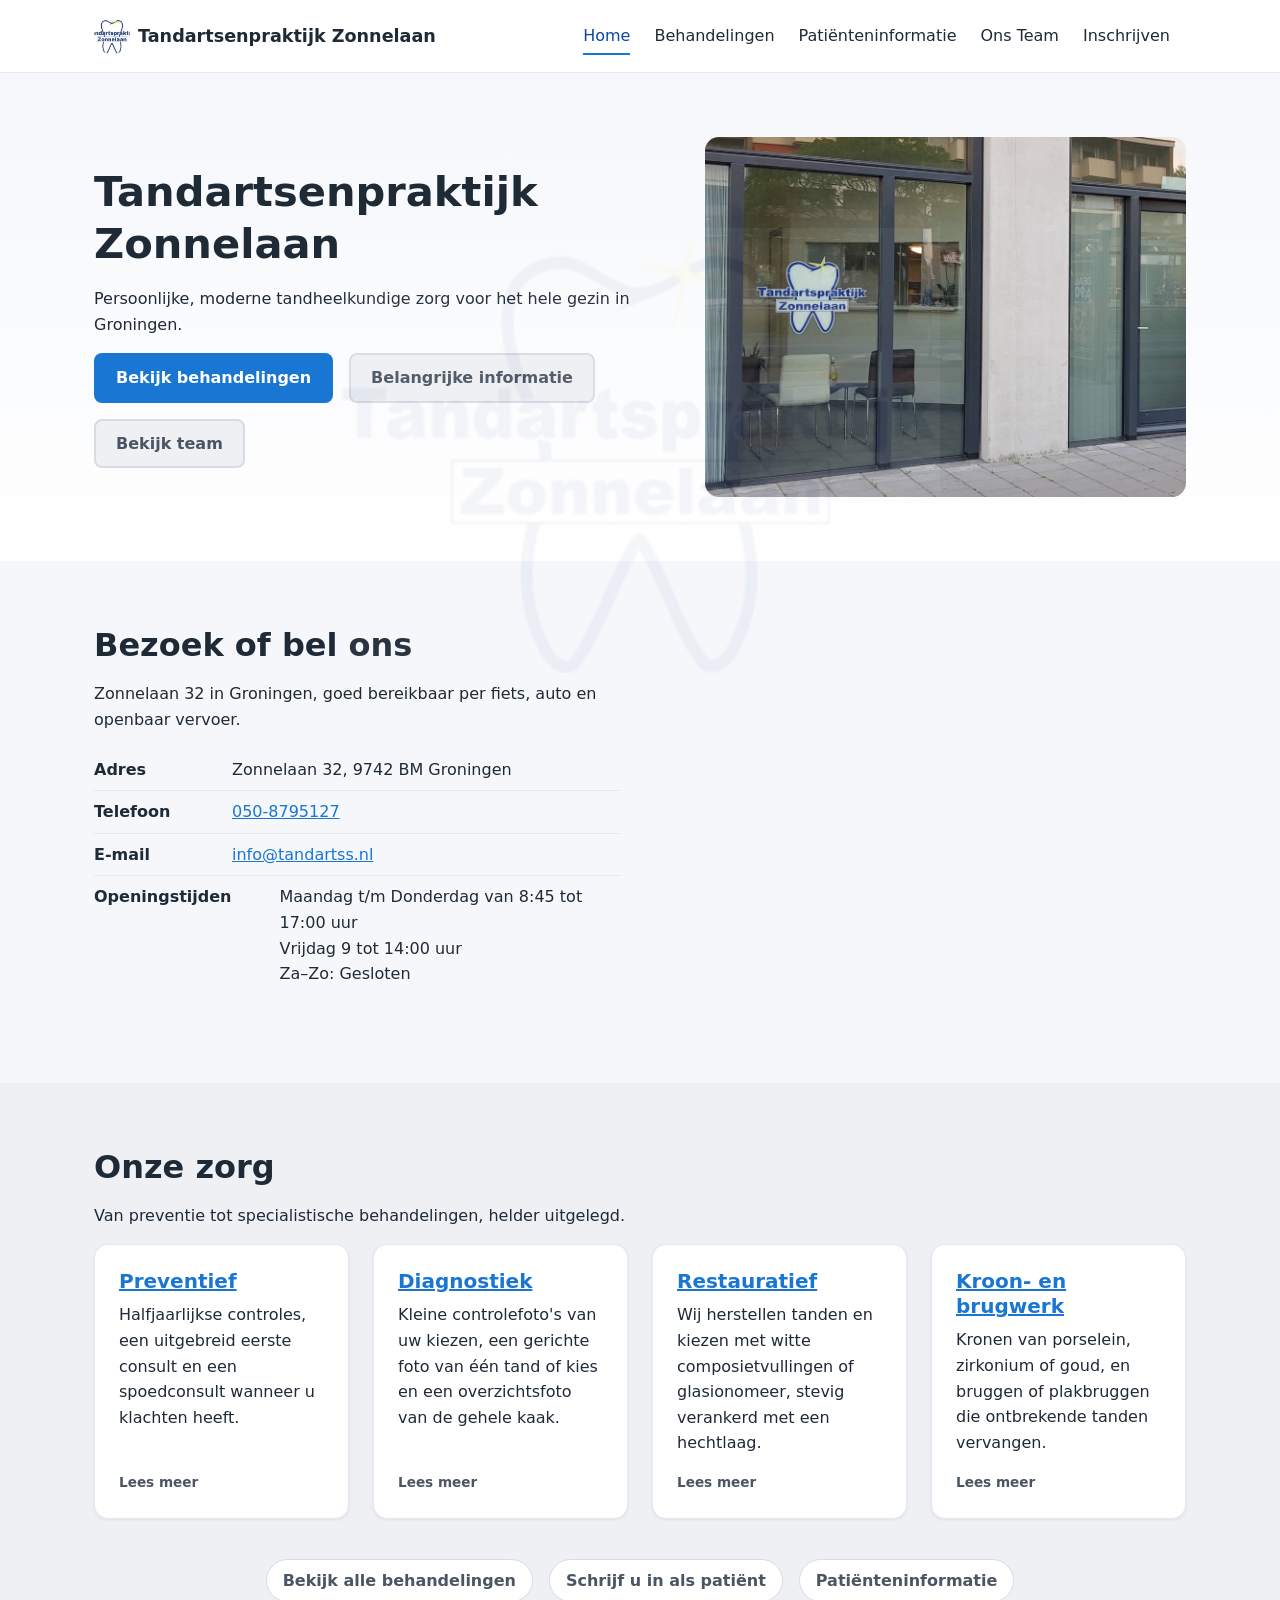
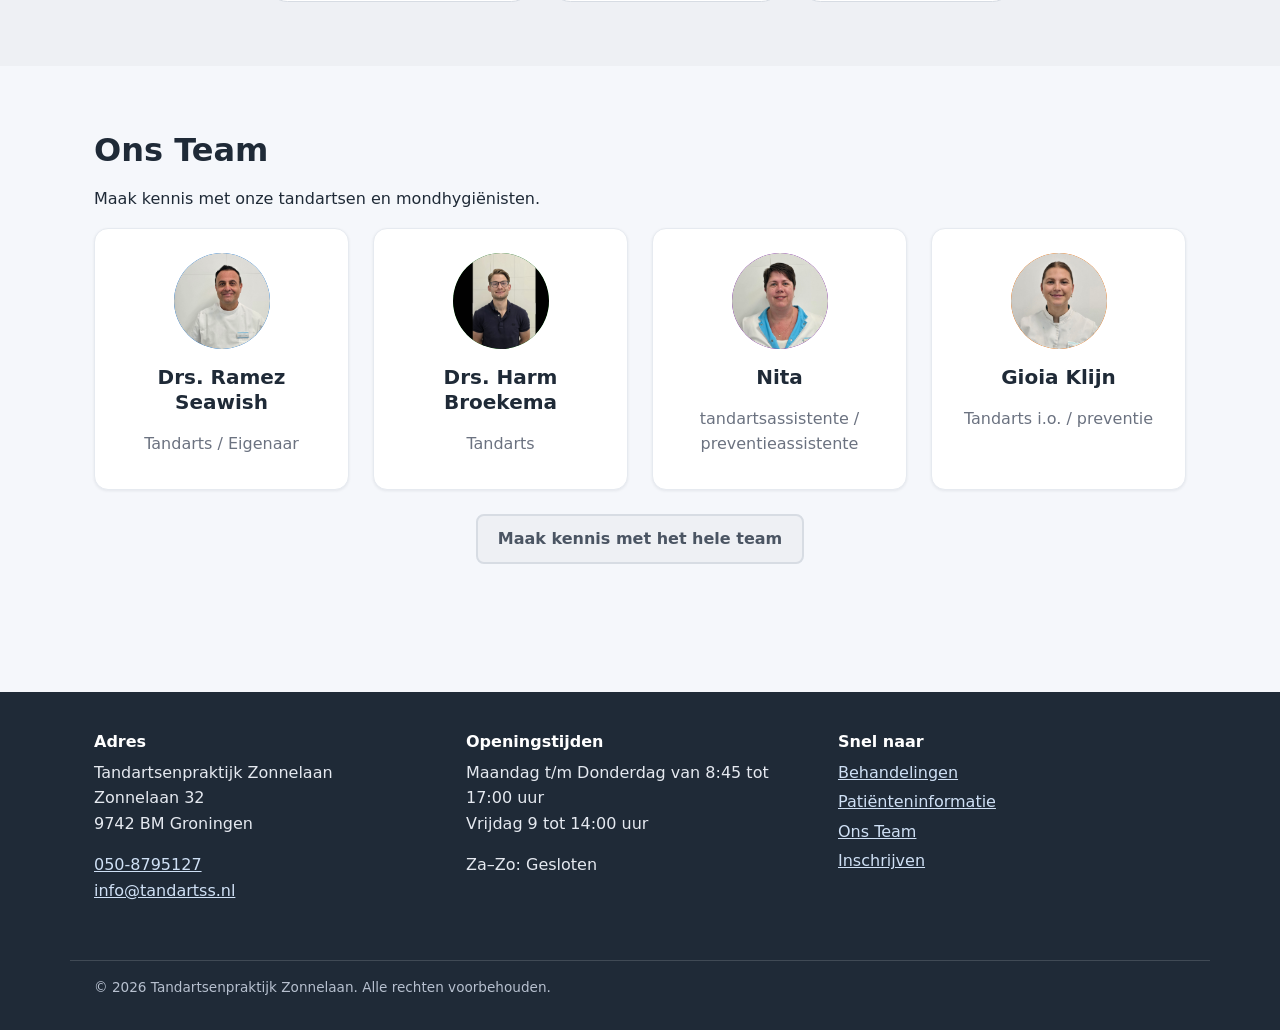
==== commit ab3994b1: "Reorder nav and link Onze zorg cards to treatment categories" ====
--- a/index.html
+++ b/index.html
@@ -39,18 +39,18 @@
               </a>
             </li>
             <li>
-              <a class="nav-link" href="team.html">Ons Team</a>
-            </li>
-            <li>
               <a class="nav-link" href="treatments.html">Behandelingen</a>
-            </li>
-            <li>
-              <a class="nav-link" href="register.html">Inschrijven</a>
             </li>
             <li>
               <a class="nav-link" href="patient-information.html">
                 Patiënteninformatie
               </a>
+            </li>
+            <li>
+              <a class="nav-link" href="team.html">Ons Team</a>
+            </li>
+            <li>
+              <a class="nav-link" href="register.html">Inschrijven</a>
             </li>
           </ul>
         </nav>
@@ -81,18 +81,18 @@
             </a>
           </li>
           <li>
-            <a class="nav-link" href="team.html">Ons Team</a>
-          </li>
-          <li>
             <a class="nav-link" href="treatments.html">Behandelingen</a>
-          </li>
-          <li>
-            <a class="nav-link" href="register.html">Inschrijven</a>
           </li>
           <li>
             <a class="nav-link" href="patient-information.html">
               Patiënteninformatie
             </a>
+          </li>
+          <li>
+            <a class="nav-link" href="team.html">Ons Team</a>
+          </li>
+          <li>
+            <a class="nav-link" href="register.html">Inschrijven</a>
           </li>
         </ul>
       </nav>
@@ -193,36 +193,40 @@
             Van preventie tot specialistische behandelingen, helder uitgelegd.
           </p>
 
+          <!-- Title + link follow the first 4 categories of
+               content/treatments.json, text comes from service_N_text in
+               content/index.json; both filled in by js/home.js. The markup
+               below is only the fallback before the content loads. -->
           <div class="card-grid card-grid--4">
-            <a class="card service-card" href="treatments.html#cat1">
-              <h3 class="js-service-1-title">Preventieve Zorg</h3>
-              <p class="js-service-1-text">
-                Periodieke controles, gebitsreiniging en preventieve begeleiding
-                om problemen voor te blijven.
+            <a class="card service-card js-service-card" href="treatments.html#preventief">
+              <h3 class="js-service-title">Preventief</h3>
+              <p class="js-service-text">
+                Halfjaarlijkse controles, een uitgebreid eerste consult en een
+                spoedconsult wanneer u klachten heeft.
               </p>
               <span>Lees meer</span>
             </a>
-            <a class="card service-card" href="treatments.html#cat2">
-              <h3 class="js-service-2-title">Restauratief & Cosmetisch</h3>
-              <p class="js-service-2-text">
-                Vullingen, kronen, bruggen en cosmetische behandelingen zoals
-                bleken en facings.
+            <a class="card service-card js-service-card" href="treatments.html#diagnostiek">
+              <h3 class="js-service-title">Diagnostiek</h3>
+              <p class="js-service-text">
+                Kleine controlefoto's van uw kiezen, een gerichte foto van één
+                tand of kies en een overzichtsfoto van de gehele kaak.
               </p>
               <span>Lees meer</span>
             </a>
-            <a class="card service-card" href="treatments.html#cat3">
-              <h3 class="js-service-3-title">Specialistische Zorg</h3>
-              <p class="js-service-3-text">
-                Wortelkanaalbehandelingen, parodontologie en implantologie voor
-                complexere zorg.
+            <a class="card service-card js-service-card" href="treatments.html#restauratief">
+              <h3 class="js-service-title">Restauratief</h3>
+              <p class="js-service-text">
+                Wij herstellen tanden en kiezen met witte composietvullingen of
+                glasionomeer, stevig verankerd met een hechtlaag.
               </p>
               <span>Lees meer</span>
             </a>
-            <a class="card service-card" href="treatments.html#cat4">
-              <h3 class="js-service-4-title">Angstpatiënten (Angsttandarts)</h3>
-              <p class="js-service-4-text">
-                Rustige, stapsgewijze begeleiding voor patiënten die extra
-                geruststelling nodig hebben.
+            <a class="card service-card js-service-card" href="treatments.html#kroon-en-brugwerk">
+              <h3 class="js-service-title">Kroon- en brugwerk</h3>
+              <p class="js-service-text">
+                Kronen van porselein, zirkonium of goud, en bruggen of plakbruggen
+                die ontbrekende tanden vervangen.
               </p>
               <span>Lees meer</span>
             </a>
@@ -296,14 +300,14 @@
         <div>
           <h3>Snel naar</h3>
           <ul>
+            <li>
+              <a href="treatments.html">Behandelingen</a>
+            </li>
+            <li>
+              <a href="patient-information.html">Patiënteninformatie</a>
+            </li>
             <li><a href="team.html">Ons Team</a></li>
-            <li>
-              <a href="treatments.html">Behandelingen</a>
-            </li>
             <li><a href="register.html">Inschrijven</a></li>
-            <li>
-              <a href="patient-information.html">Patiënteninformatie</a>
-            </li>
           </ul>
         </div>
       </div>
--- a/css/components.css
+++ b/css/components.css
@@ -82,6 +82,9 @@
   background: var(--card);
   margin-bottom: var(--space-3);
   overflow: hidden;
+  /* Keep a hash-linked item (treatments.html#preventief) clear of the
+     sticky header when it is scrolled into view. */
+  scroll-margin-top: calc(var(--header-height) + var(--space-3));
 }
 .accordion-header {
   width: 100%;
--- a/css/pages.css
+++ b/css/pages.css
@@ -78,6 +78,8 @@
   color: var(--text);
   text-decoration: none;
 }
+/* js/home.js hides a card when there are fewer than 4 treatment categories. */
+.service-card[hidden] { display: none; }
 .service-card h3 {
   margin-bottom: var(--space-2);
   color: var(--primary);
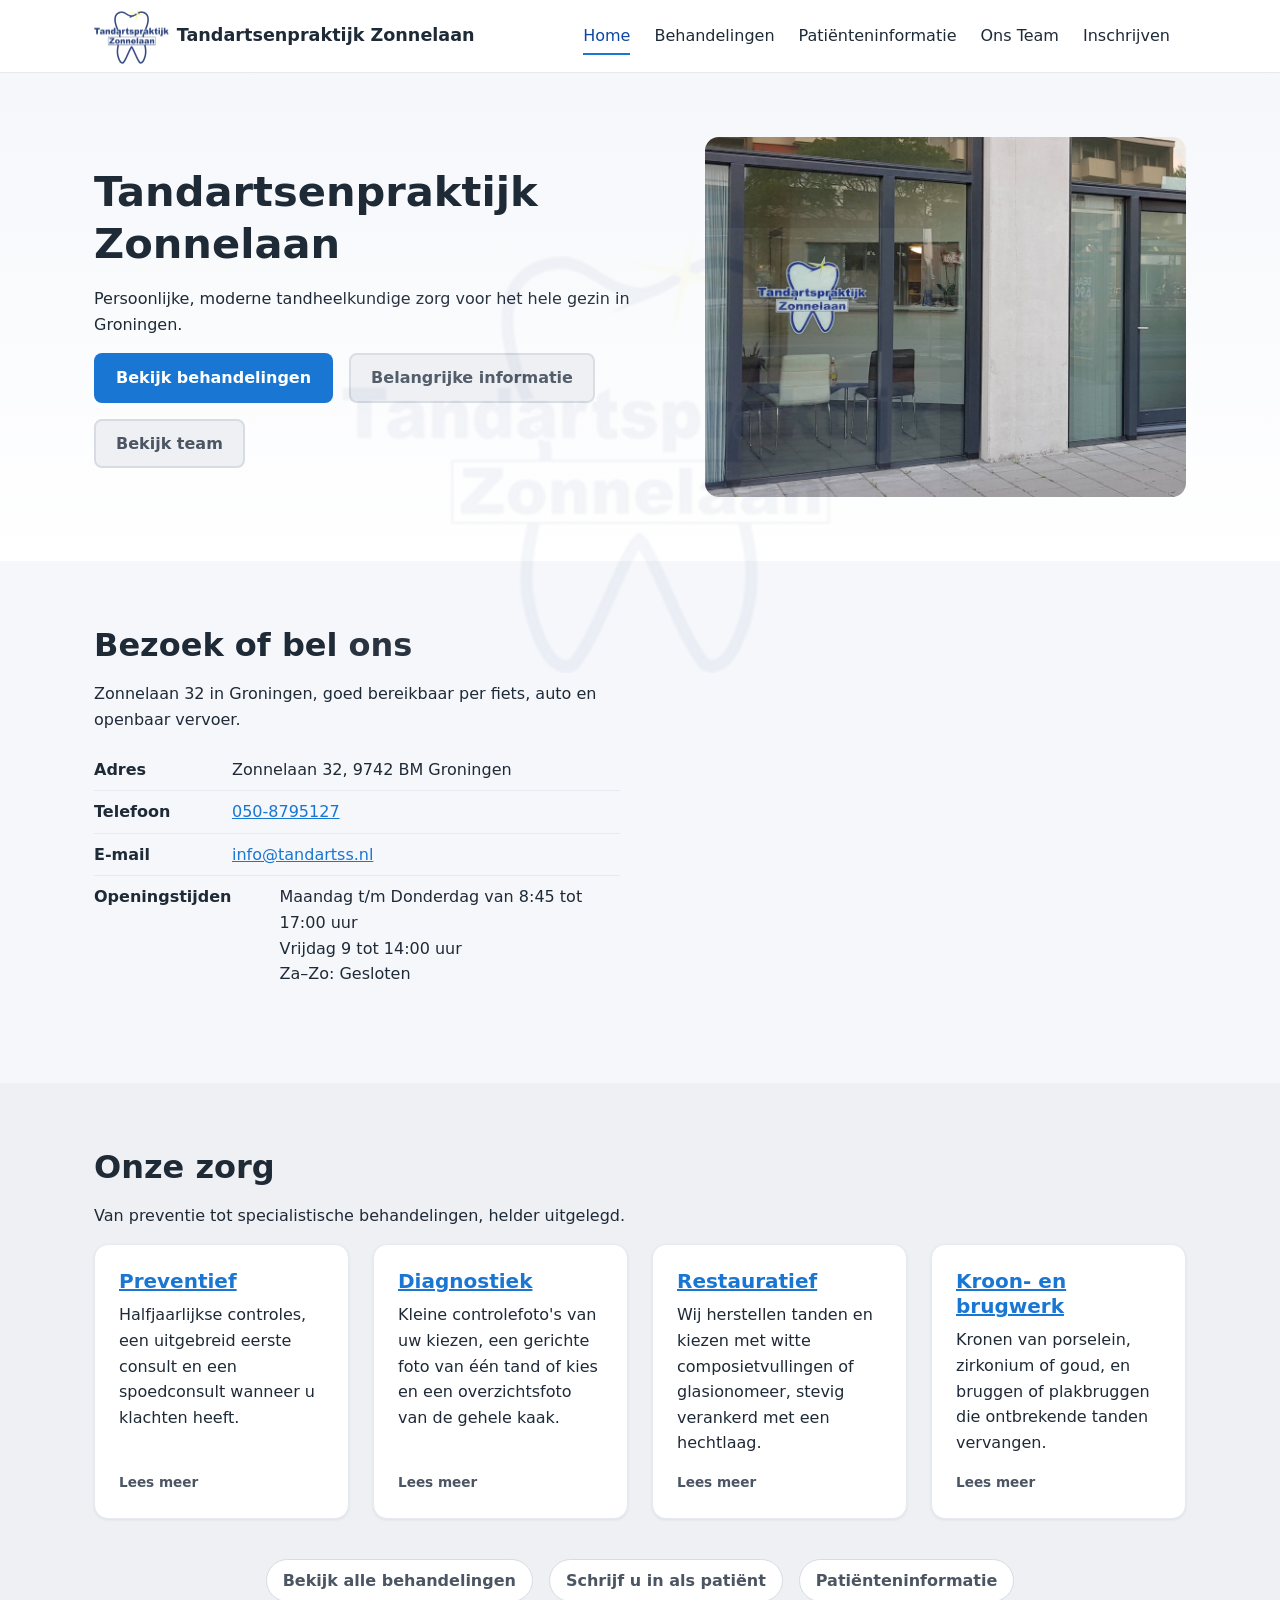
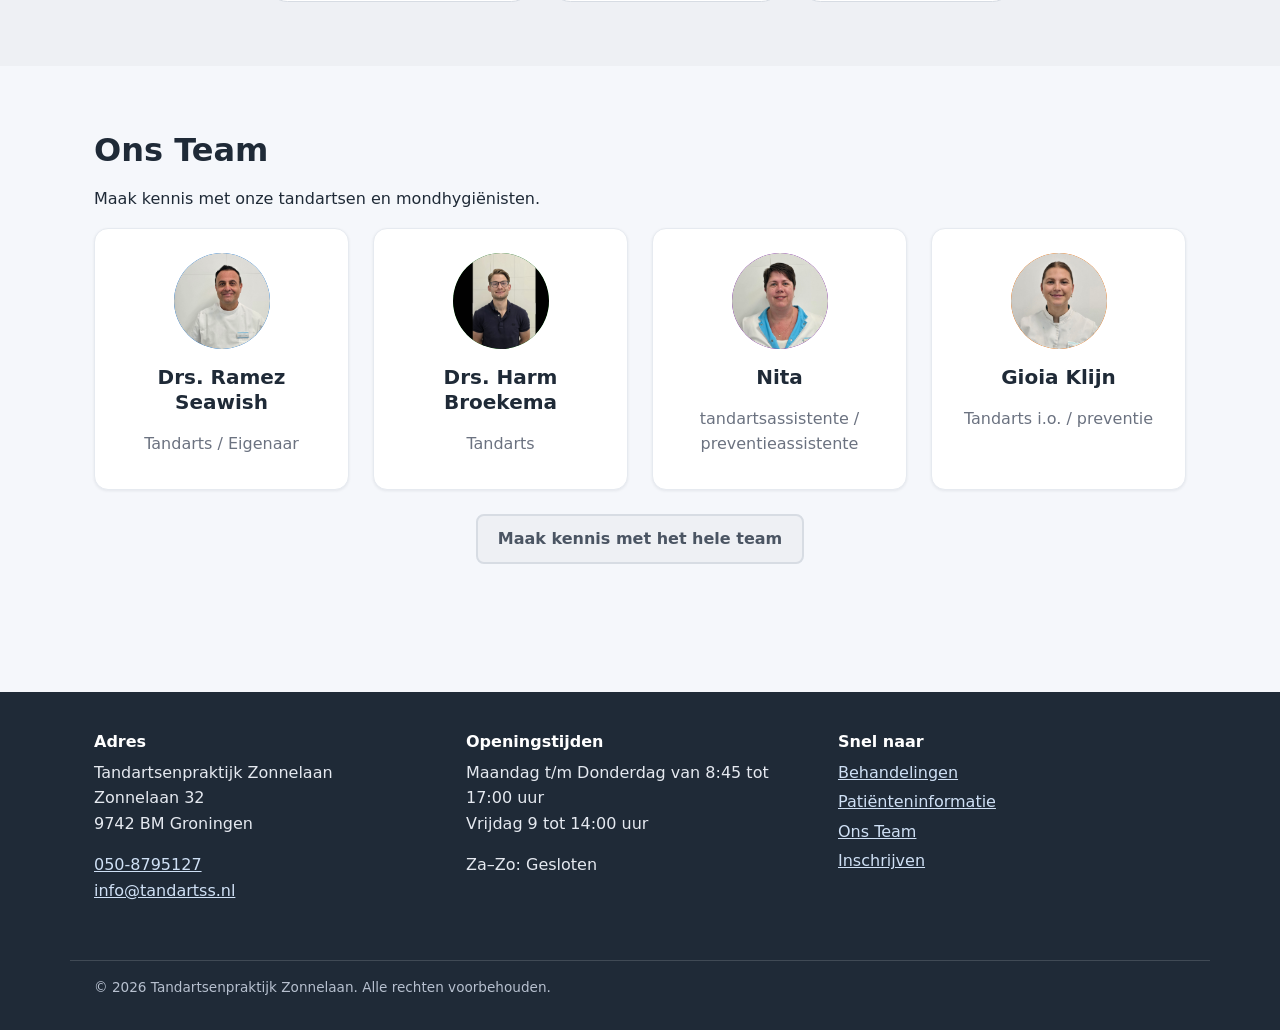
==== commit b7c13308: "fix: logo now displays properly" ====
--- a/index.html
+++ b/index.html
@@ -24,7 +24,9 @@
         <a class="brand" href="index.html">
           <img
             class="brand-mark"
-            src="images/assets/zonnelaan-logo.jpg"
+            src="images/assets/zonnelaan-logo.png"
+            width="1200"
+            height="899"
             alt=""
             aria-hidden="true"
           />
--- a/css/layout.css
+++ b/css/layout.css
@@ -49,17 +49,23 @@
   text-decoration: none;
   color: var(--text);
   font-weight: 700;
-  font-size: 1.1rem;
-  margin-right: auto;
+  font-size: 1rem;
+  line-height: 1.25;
+  /* Take the free space (pushing nav/hamburger right) but allow shrinking,
+     so on narrow phones the name wraps to two lines instead of pushing the
+     hamburger button onto its own row. */
+  flex: 1 1 0;
+  min-width: 0;
 }
 .brand:hover {
   color: var(--primary-dark);
 }
+/* Full logo, never cropped: fixed height, width follows the image's own
+   proportions (width/height attributes on the <img> reserve the space). */
 .brand-mark {
-  width: 36px;
-  height: 36px;
-  border-radius: 50%;
-  object-fit: cover;
+  display: block;
+  height: 44px;
+  width: auto;
   flex-shrink: 0;
 }
 
@@ -148,7 +154,27 @@
   padding: var(--space-2) var(--space-1);
 }
 
+/* Very narrow phones (e.g. 320px): "Tandartsenpraktijk" can't wrap
+   mid-word, so shrink logo + name slightly to keep clear of the hamburger. */
+@media (max-width: 359px) {
+  .brand {
+    font-size: 0.9rem;
+  }
+  .brand-mark {
+    height: 38px;
+  }
+}
+
+@media (min-width: 600px) {
+  .brand {
+    font-size: 1.1rem;
+  }
+}
+
 @media (min-width: 900px) {
+  .brand-mark {
+    height: 56px;
+  }
   .nav-list {
     display: flex;
   }
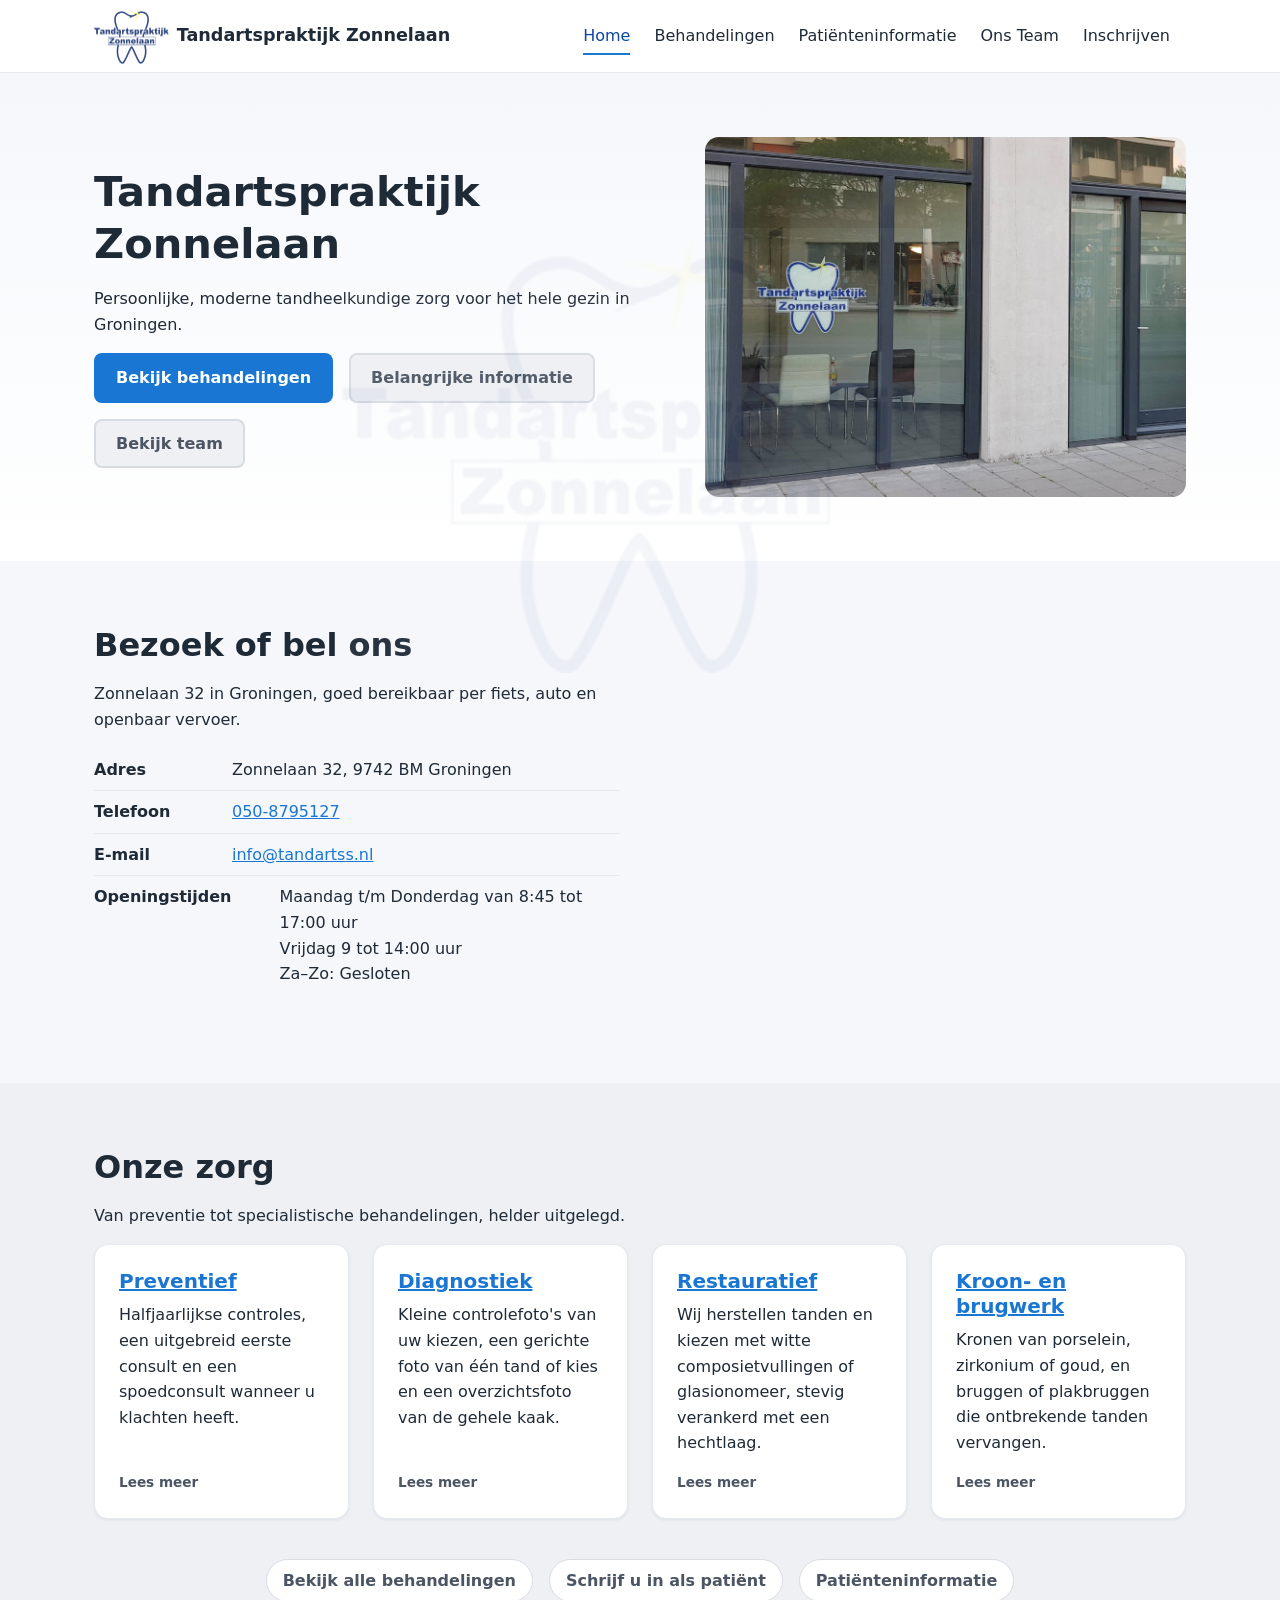
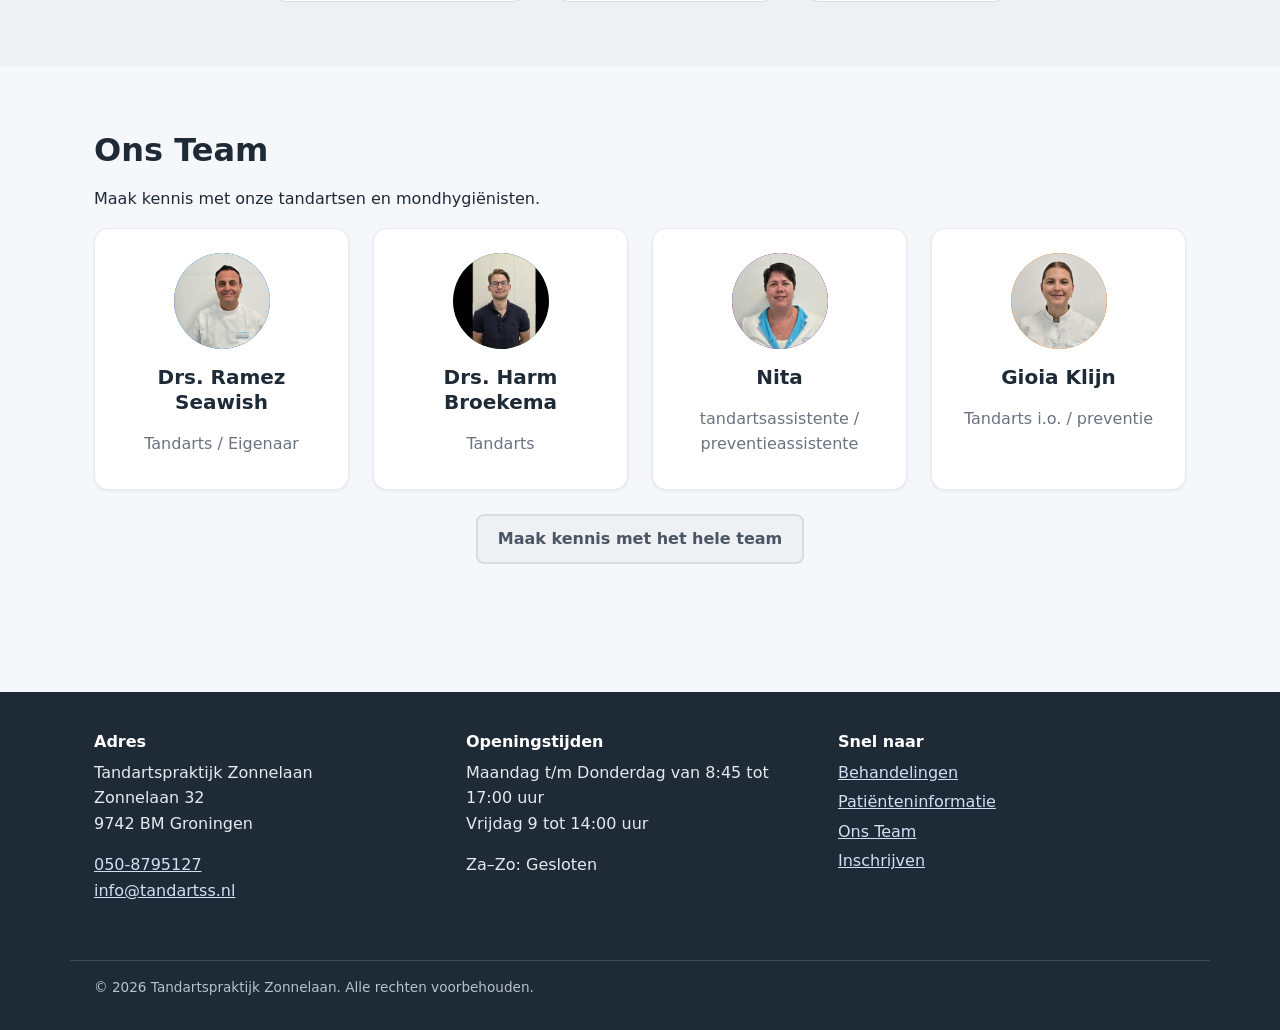
==== commit 58ec911d: "fix link to home page link in navbar" ====
--- a/index.html
+++ b/index.html
@@ -3,10 +3,10 @@
   <head>
     <meta charset="UTF-8" />
     <meta name="viewport" content="width=device-width, initial-scale=1.0" />
-    <title>Tandartsenpraktijk Zonnelaan - Home</title>
+    <title>Tandartspraktijk Zonnelaan - Home</title>
     <meta
       name="description"
-      content="Tandartsenpraktijk Zonnelaan in Groningen: persoonlijke tandheelkundige zorg voor het hele gezin."
+      content="Tandartspraktijk Zonnelaan in Groningen: persoonlijke tandheelkundige zorg voor het hele gezin."
     />
     <link
       rel="icon"
@@ -30,7 +30,7 @@
             alt=""
             aria-hidden="true"
           />
-          <span>Tandartsenpraktijk Zonnelaan</span>
+          <span>Tandartspraktijk Zonnelaan</span>
         </a>
 
         <nav aria-label="Hoofdnavigatie">
@@ -104,7 +104,7 @@
       <section class="hero">
         <div class="container hero-inner">
           <div>
-            <h1 class="js-hero-title">Tandartsenpraktijk Zonnelaan</h1>
+            <h1 class="js-hero-title">Tandartspraktijk Zonnelaan</h1>
             <p class="js-hero-subtitle">
               Persoonlijke, moderne tandheelkundige zorg voor het hele gezin in
               Groningen.
@@ -282,7 +282,7 @@
         <div>
           <h3>Adres</h3>
           <p>
-            Tandartsenpraktijk Zonnelaan
+            Tandartspraktijk Zonnelaan
             <br />
             Zonnelaan 32
             <br />
@@ -314,7 +314,7 @@
         </div>
       </div>
       <div class="container footer-bottom">
-        <p>© 2026 Tandartsenpraktijk Zonnelaan. Alle rechten voorbehouden.</p>
+        <p>© 2026 Tandartspraktijk Zonnelaan. Alle rechten voorbehouden.</p>
       </div>
     </footer>
 
--- a/css/layout.css
+++ b/css/layout.css
@@ -154,7 +154,7 @@
   padding: var(--space-2) var(--space-1);
 }
 
-/* Very narrow phones (e.g. 320px): "Tandartsenpraktijk" can't wrap
+/* Very narrow phones (e.g. 320px): "Tandartspraktijk" can't wrap
    mid-word, so shrink logo + name slightly to keep clear of the hamburger. */
 @media (max-width: 359px) {
   .brand {
